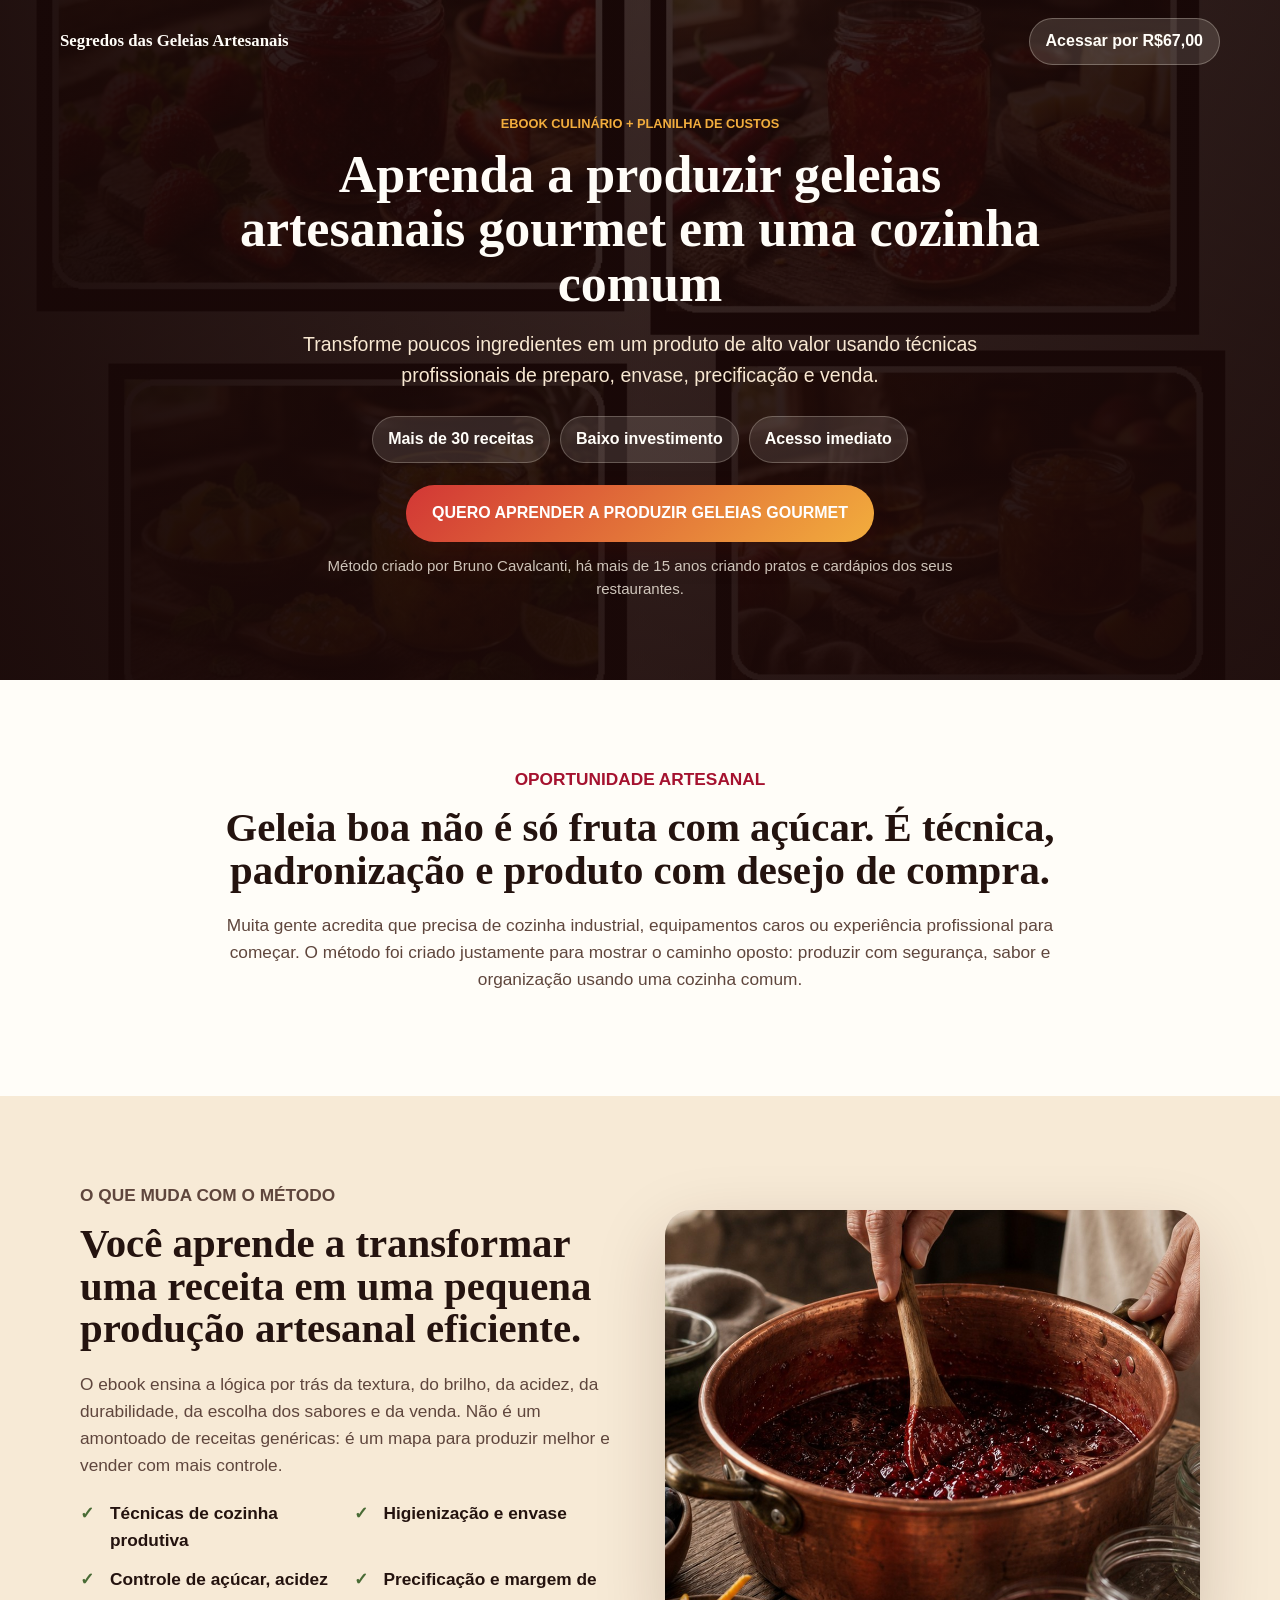
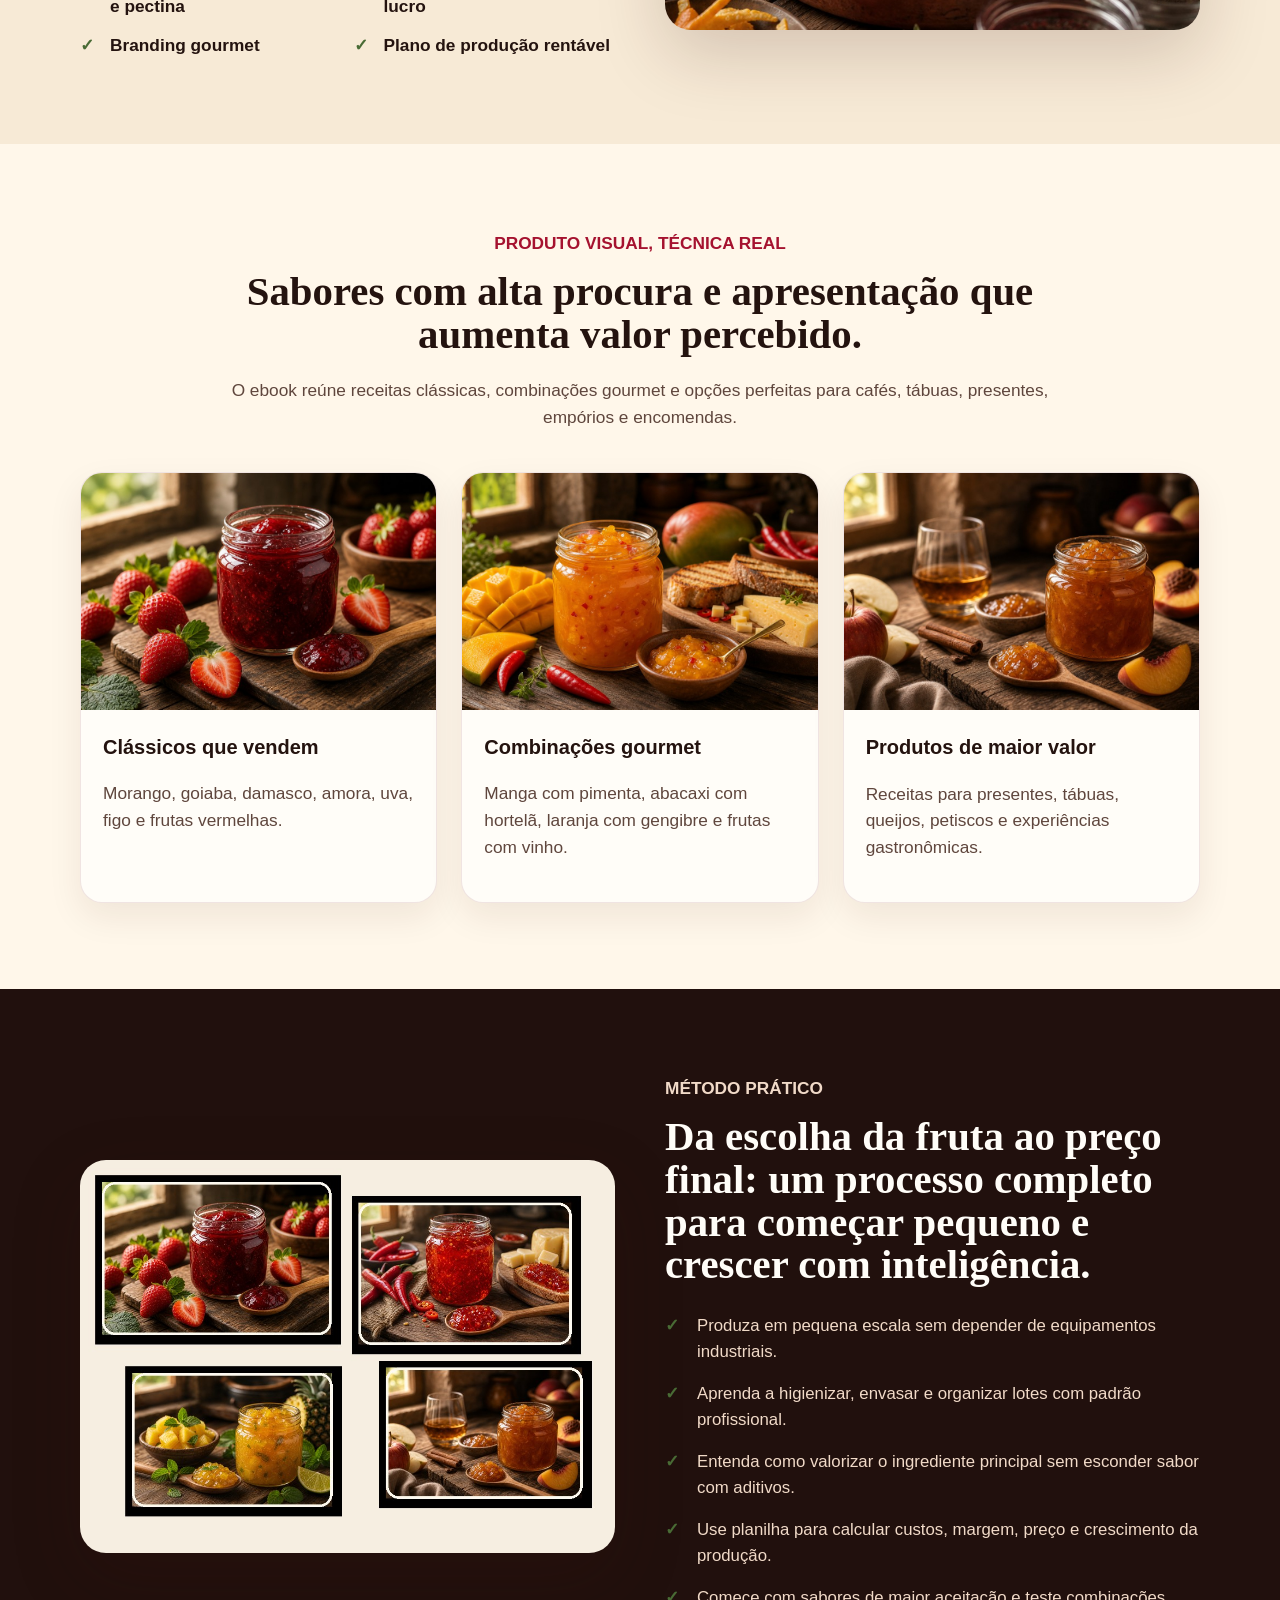
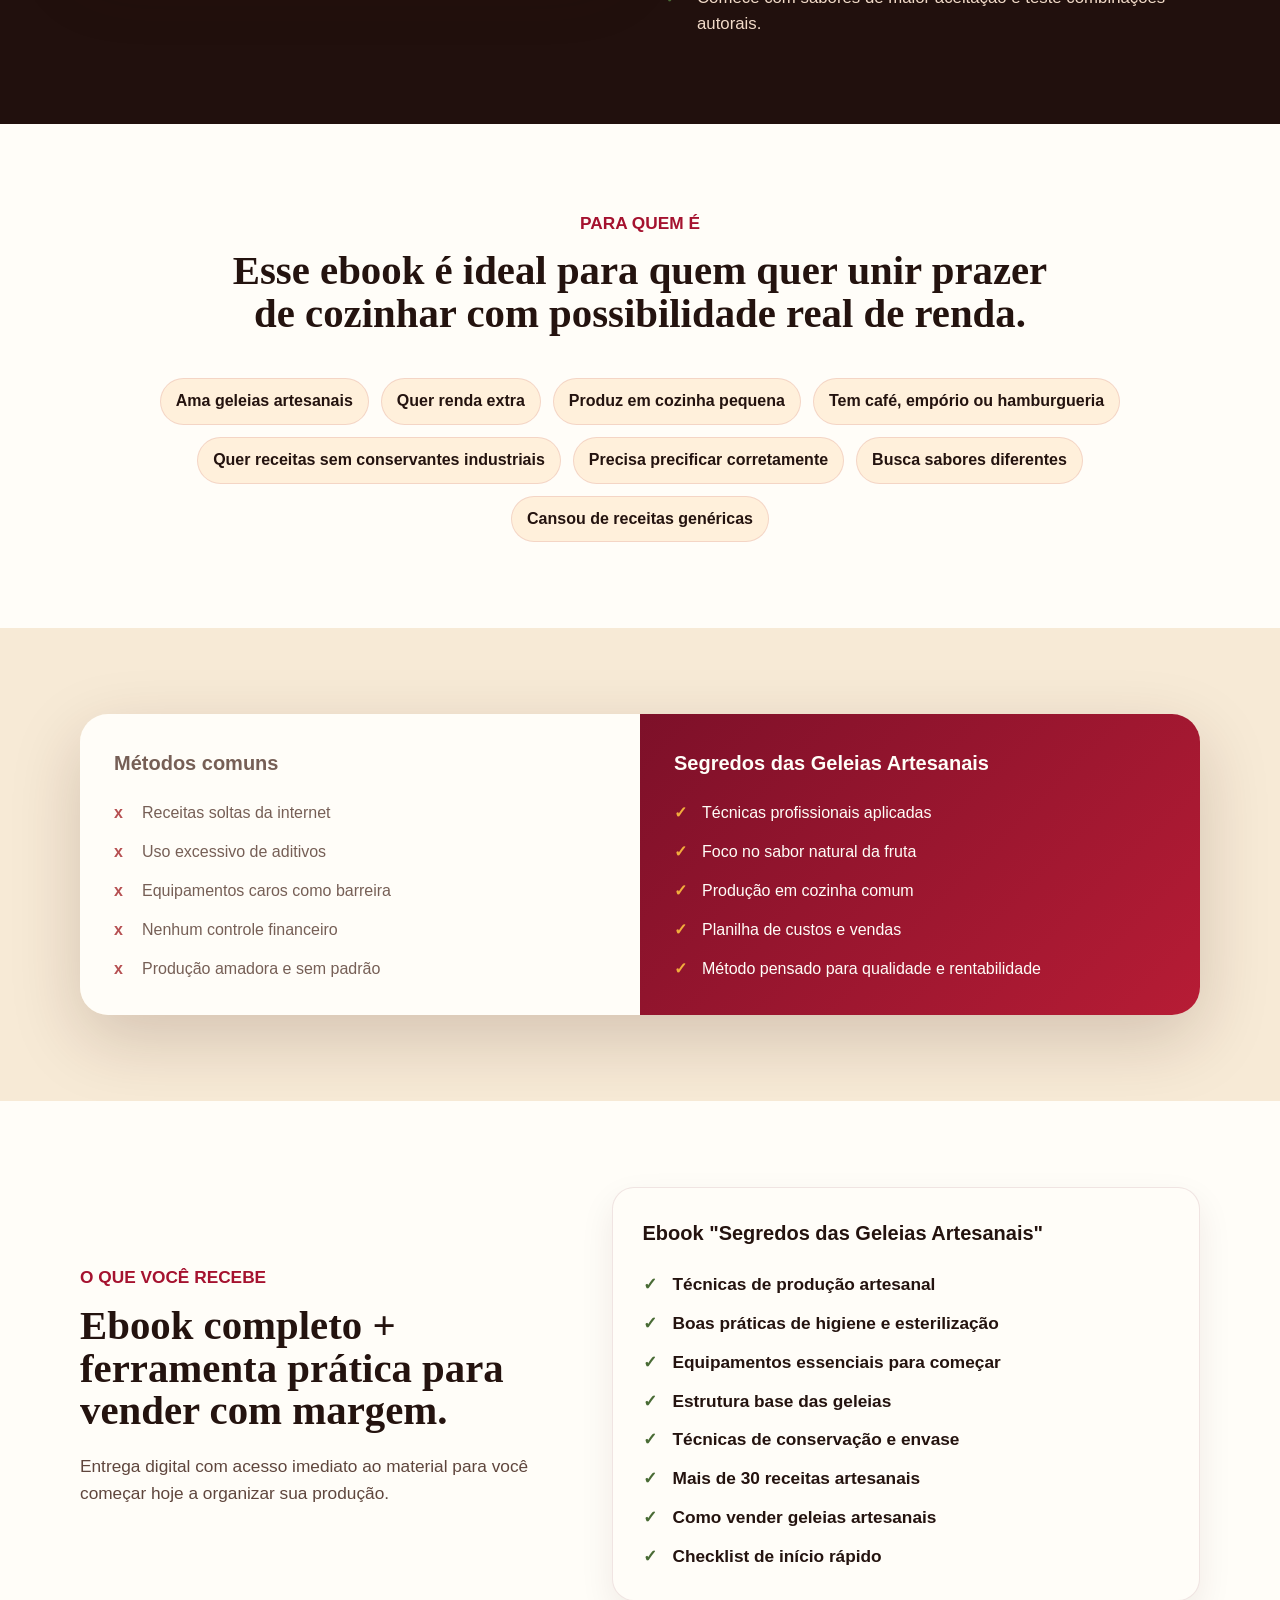
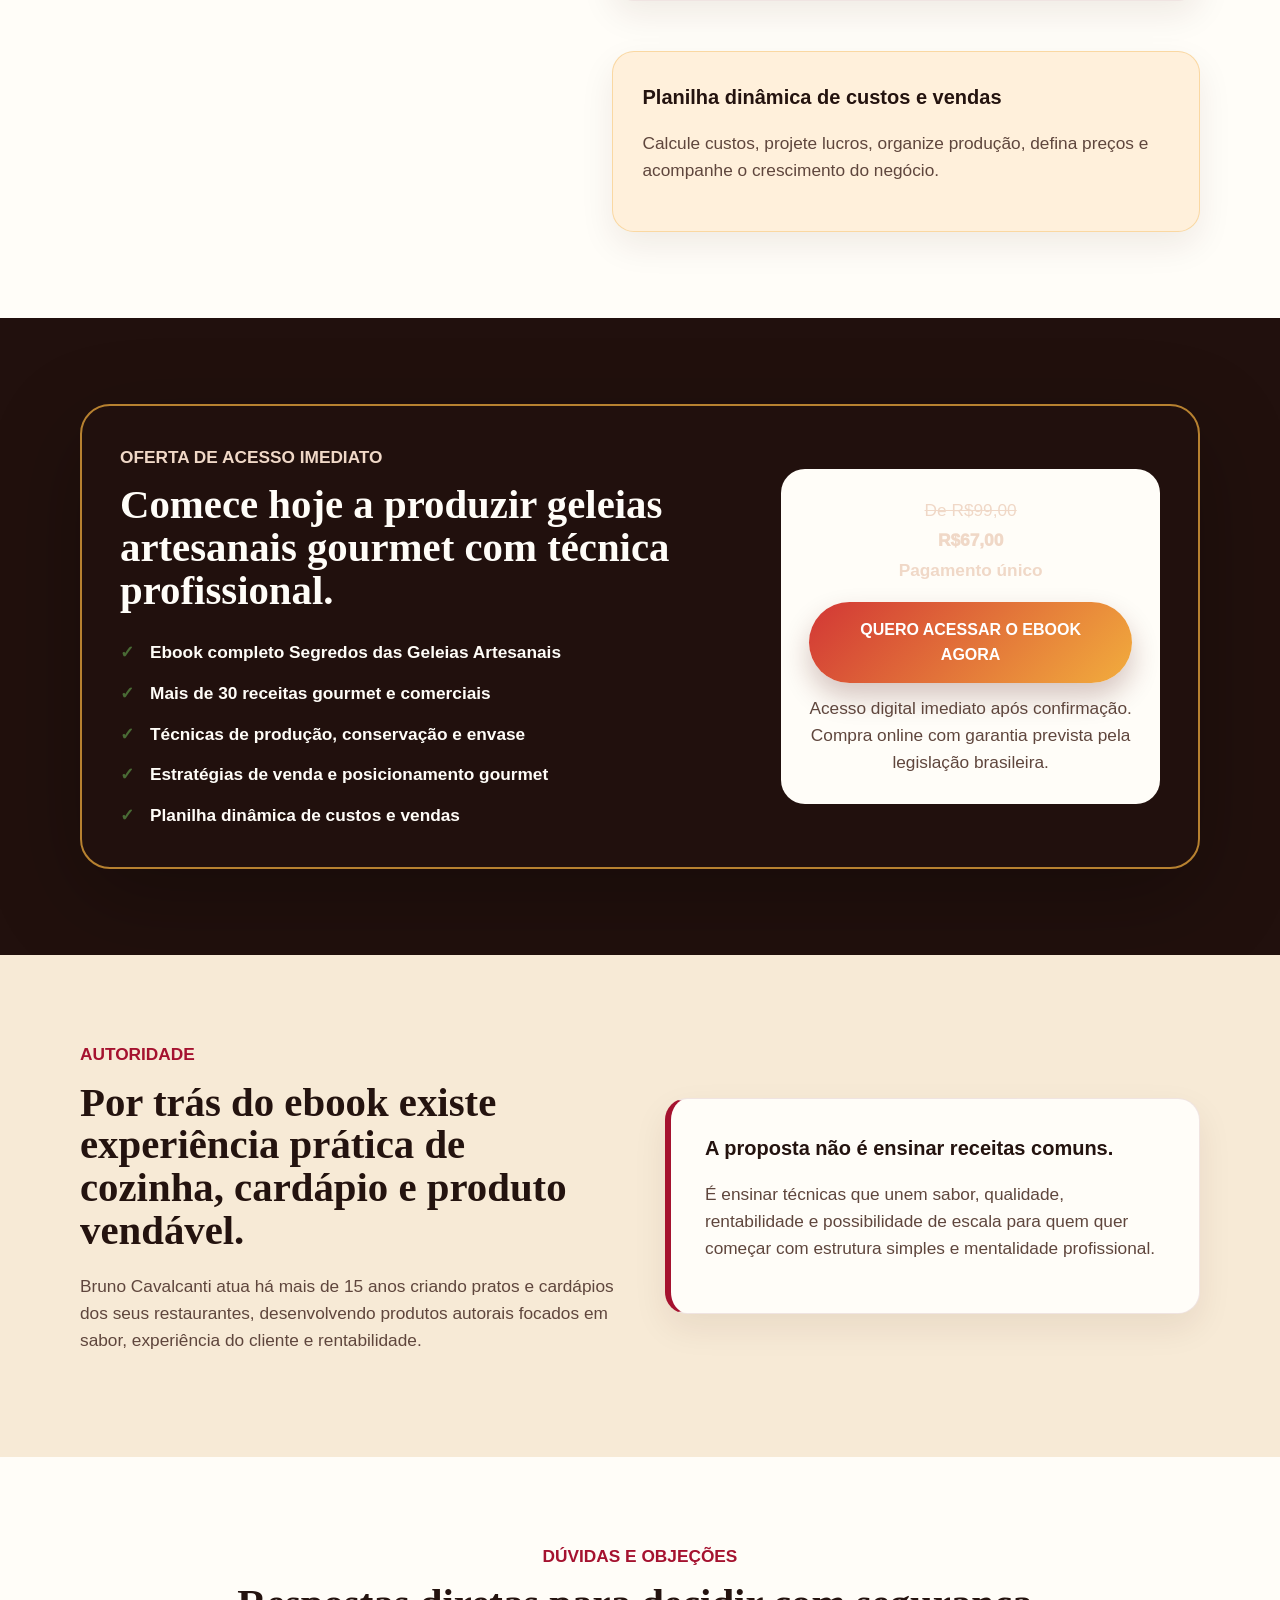
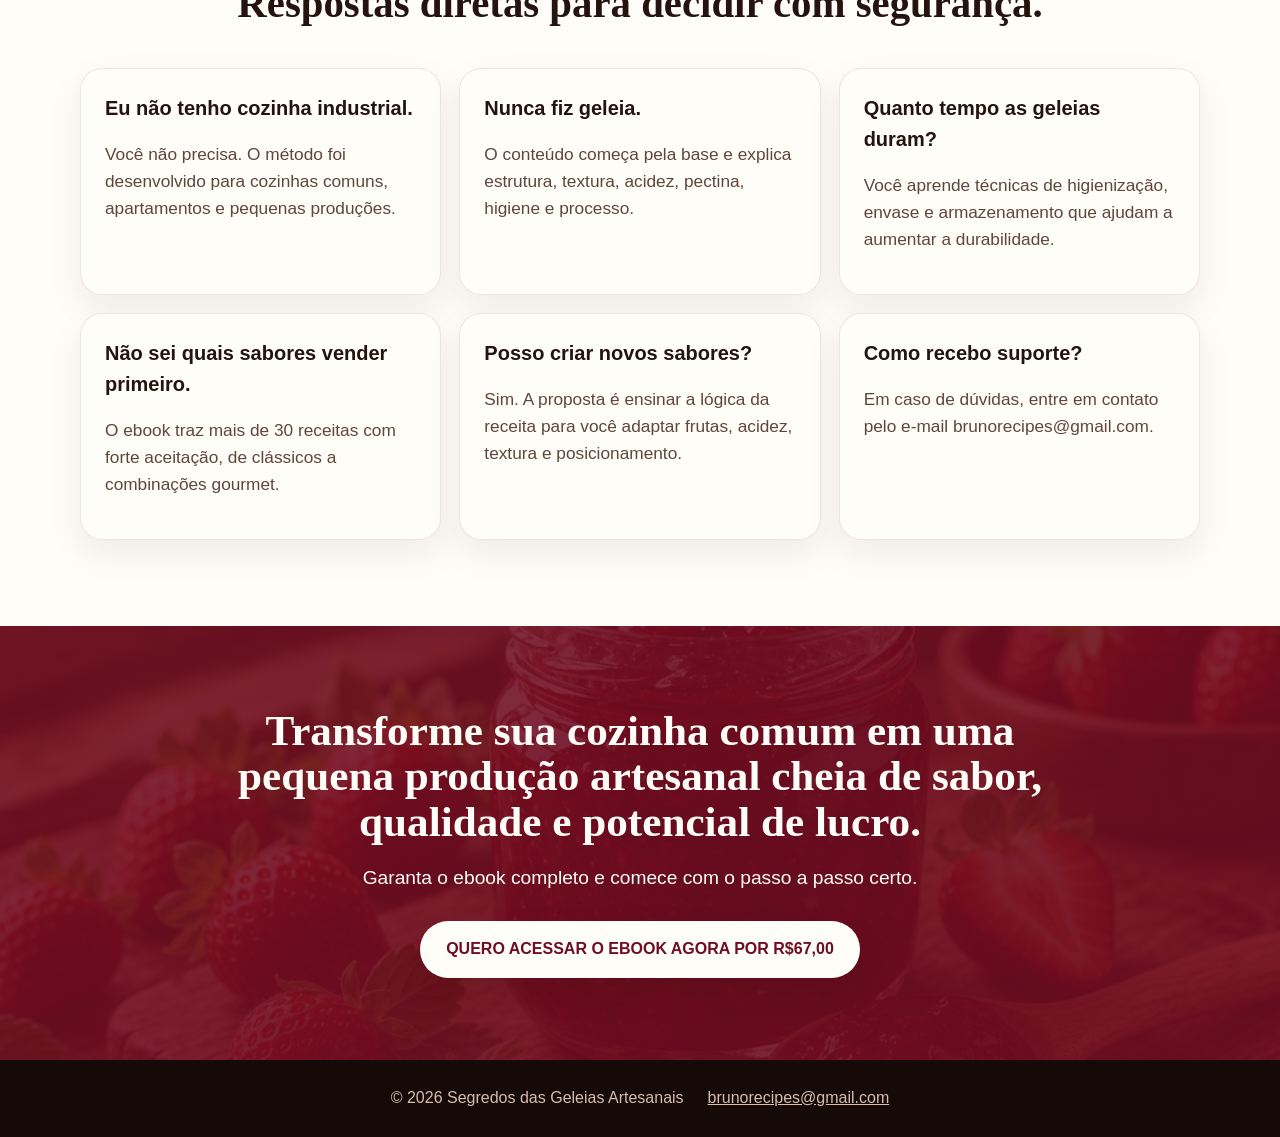
==== index.html @ d78fc655 "Add sales page for geleias ebook" ====
<!doctype html>
<html lang="pt-BR">
<head>
  <meta charset="utf-8">
  <meta name="viewport" content="width=device-width, initial-scale=1">
  <title>Segredos das Geleias Artesanais</title>
  <meta name="description" content="Aprenda a produzir geleias artesanais gourmet em uma cozinha comum e transforme poucos ingredientes em produtos de alto valor.">
  <link rel="stylesheet" href="styles.css">
</head>
<body>
  <header class="hero" id="topo">
    <div class="hero__shade"></div>
    <nav class="topbar" aria-label="Navegação principal">
      <a class="brand" href="#topo">Segredos das Geleias Artesanais</a>
      <a class="topbar__cta" href="#oferta">Acessar por R$67,00</a>
    </nav>

    <div class="hero__content">
      <p class="eyebrow">Ebook culinário + planilha de custos</p>
      <h1>Aprenda a produzir geleias artesanais gourmet em uma cozinha comum</h1>
      <p class="hero__lead">Transforme poucos ingredientes em um produto de alto valor usando técnicas profissionais de preparo, envase, precificação e venda.</p>
      <div class="hero__proof">
        <span>Mais de 30 receitas</span>
        <span>Baixo investimento</span>
        <span>Acesso imediato</span>
      </div>
      <a class="button button--primary" href="#oferta">Quero aprender a produzir geleias gourmet</a>
      <p class="secure-note">Método criado por Bruno Cavalcanti, há mais de 15 anos criando pratos e cardápios dos seus restaurantes.</p>
    </div>
  </header>

  <main>
    <section class="section opportunity">
      <div class="container narrow center">
        <p class="eyebrow dark">Oportunidade artesanal</p>
        <h2>Geleia boa não é só fruta com açúcar. É técnica, padronização e produto com desejo de compra.</h2>
        <p>Muita gente acredita que precisa de cozinha industrial, equipamentos caros ou experiência profissional para começar. O método foi criado justamente para mostrar o caminho oposto: produzir com segurança, sabor e organização usando uma cozinha comum.</p>
      </div>
    </section>

    <section class="section image-band">
      <div class="container image-band__grid">
        <div>
          <p class="eyebrow">O que muda com o método</p>
          <h2>Você aprende a transformar uma receita em uma pequena produção artesanal eficiente.</h2>
          <p>O ebook ensina a lógica por trás da textura, do brilho, da acidez, da durabilidade, da escolha dos sabores e da venda. Não é um amontoado de receitas genéricas: é um mapa para produzir melhor e vender com mais controle.</p>
          <div class="ticks two-cols">
            <p>Técnicas de cozinha produtiva</p>
            <p>Higienização e envase</p>
            <p>Controle de açúcar, acidez e pectina</p>
            <p>Precificação e margem de lucro</p>
            <p>Branding gourmet</p>
            <p>Plano de produção rentável</p>
          </div>
        </div>
        <img class="image-band__photo" src="assets/generated/panela-producao.jpg" alt="Panela com geleia artesanal em preparo">
      </div>
    </section>

    <section class="section proof">
      <div class="container">
        <div class="section-heading center">
          <p class="eyebrow dark">Produto visual, técnica real</p>
          <h2>Sabores com alta procura e apresentação que aumenta valor percebido.</h2>
          <p>O ebook reúne receitas clássicas, combinações gourmet e opções perfeitas para cafés, tábuas, presentes, empórios e encomendas.</p>
        </div>
        <div class="gallery">
          <article>
            <img src="assets/generated/morango.jpg" alt="Geleia artesanal de morango">
            <h3>Clássicos que vendem</h3>
            <p>Morango, goiaba, damasco, amora, uva, figo e frutas vermelhas.</p>
          </article>
          <article>
            <img src="assets/generated/manga-pimenta.jpg" alt="Geleia artesanal de manga com pimenta">
            <h3>Combinações gourmet</h3>
            <p>Manga com pimenta, abacaxi com hortelã, laranja com gengibre e frutas com vinho.</p>
          </article>
          <article>
            <img src="assets/generated/whisky.jpg" alt="Geleia artesanal gourmet em pote">
            <h3>Produtos de maior valor</h3>
            <p>Receitas para presentes, tábuas, queijos, petiscos e experiências gastronômicas.</p>
          </article>
        </div>
      </div>
    </section>

    <section class="section dark-section method">
      <div class="container method__grid">
        <img src="assets/generated/geleias-collage.jpg" alt="Composição com diferentes sabores de geleias artesanais">
        <div>
          <p class="eyebrow">Método prático</p>
          <h2>Da escolha da fruta ao preço final: um processo completo para começar pequeno e crescer com inteligência.</h2>
          <ul class="check-list">
            <li>Produza em pequena escala sem depender de equipamentos industriais.</li>
            <li>Aprenda a higienizar, envasar e organizar lotes com padrão profissional.</li>
            <li>Entenda como valorizar o ingrediente principal sem esconder sabor com aditivos.</li>
            <li>Use planilha para calcular custos, margem, preço e crescimento da produção.</li>
            <li>Comece com sabores de maior aceitação e teste combinações autorais.</li>
          </ul>
        </div>
      </div>
    </section>

    <section class="section audience">
      <div class="container">
        <div class="section-heading center">
          <p class="eyebrow dark">Para quem é</p>
          <h2>Esse ebook é ideal para quem quer unir prazer de cozinhar com possibilidade real de renda.</h2>
        </div>
        <div class="chips">
          <span>Ama geleias artesanais</span>
          <span>Quer renda extra</span>
          <span>Produz em cozinha pequena</span>
          <span>Tem café, empório ou hamburgueria</span>
          <span>Quer receitas sem conservantes industriais</span>
          <span>Precisa precificar corretamente</span>
          <span>Busca sabores diferentes</span>
          <span>Cansou de receitas genéricas</span>
        </div>
      </div>
    </section>

    <section class="section compare">
      <div class="container">
        <div class="compare-box">
          <div class="compare-col compare-col--muted">
            <h3>Métodos comuns</h3>
            <ul>
              <li>Receitas soltas da internet</li>
              <li>Uso excessivo de aditivos</li>
              <li>Equipamentos caros como barreira</li>
              <li>Nenhum controle financeiro</li>
              <li>Produção amadora e sem padrão</li>
            </ul>
          </div>
          <div class="compare-col compare-col--strong">
            <h3>Segredos das Geleias Artesanais</h3>
            <ul>
              <li>Técnicas profissionais aplicadas</li>
              <li>Foco no sabor natural da fruta</li>
              <li>Produção em cozinha comum</li>
              <li>Planilha de custos e vendas</li>
              <li>Método pensado para qualidade e rentabilidade</li>
            </ul>
          </div>
        </div>
      </div>
    </section>

    <section class="section contents">
      <div class="container contents__grid">
        <div>
          <p class="eyebrow dark">O que você recebe</p>
          <h2>Ebook completo + ferramenta prática para vender com margem.</h2>
          <p>Entrega digital com acesso imediato ao material para você começar hoje a organizar sua produção.</p>
        </div>
        <div class="content-card">
          <h3>Ebook "Segredos das Geleias Artesanais"</h3>
          <div class="ticks">
            <p>Técnicas de produção artesanal</p>
            <p>Boas práticas de higiene e esterilização</p>
            <p>Equipamentos essenciais para começar</p>
            <p>Estrutura base das geleias</p>
            <p>Técnicas de conservação e envase</p>
            <p>Mais de 30 receitas artesanais</p>
            <p>Como vender geleias artesanais</p>
            <p>Checklist de início rápido</p>
          </div>
        </div>
        <div class="content-card accent-card">
          <h3>Planilha dinâmica de custos e vendas</h3>
          <p>Calcule custos, projete lucros, organize produção, defina preços e acompanhe o crescimento do negócio.</p>
        </div>
      </div>
    </section>

    <section class="section offer" id="oferta">
      <div class="container">
        <div class="offer-card">
          <div class="offer-card__copy">
            <p class="eyebrow">Oferta de acesso imediato</p>
            <h2>Comece hoje a produzir geleias artesanais gourmet com técnica profissional.</h2>
            <div class="offer-items">
              <p>Ebook completo Segredos das Geleias Artesanais</p>
              <p>Mais de 30 receitas gourmet e comerciais</p>
              <p>Técnicas de produção, conservação e envase</p>
              <p>Estratégias de venda e posicionamento gourmet</p>
              <p>Planilha dinâmica de custos e vendas</p>
            </div>
          </div>
          <div class="price-box">
            <p class="old-price">De R$99,00</p>
            <p class="price">R$67,00</p>
            <p class="payment">Pagamento único</p>
            <a class="button button--buy" href="mailto:brunorecipes@gmail.com?subject=Quero%20acessar%20o%20ebook%20Segredos%20das%20Geleias%20Artesanais">Quero acessar o ebook agora</a>
            <p class="secure-note">Acesso digital imediato após confirmação. Compra online com garantia prevista pela legislação brasileira.</p>
          </div>
        </div>
      </div>
    </section>

    <section class="section author">
      <div class="container author__grid">
        <div>
          <p class="eyebrow dark">Autoridade</p>
          <h2>Por trás do ebook existe experiência prática de cozinha, cardápio e produto vendável.</h2>
          <p>Bruno Cavalcanti atua há mais de 15 anos criando pratos e cardápios dos seus restaurantes, desenvolvendo produtos autorais focados em sabor, experiência do cliente e rentabilidade.</p>
        </div>
        <div class="author__panel">
          <h3>A proposta não é ensinar receitas comuns.</h3>
          <p>É ensinar técnicas que unem sabor, qualidade, rentabilidade e possibilidade de escala para quem quer começar com estrutura simples e mentalidade profissional.</p>
        </div>
      </div>
    </section>

    <section class="section objections">
      <div class="container">
        <div class="section-heading center">
          <p class="eyebrow dark">Dúvidas e objeções</p>
          <h2>Respostas diretas para decidir com segurança.</h2>
        </div>
        <div class="faq-grid">
          <article>
            <h3>Eu não tenho cozinha industrial.</h3>
            <p>Você não precisa. O método foi desenvolvido para cozinhas comuns, apartamentos e pequenas produções.</p>
          </article>
          <article>
            <h3>Nunca fiz geleia.</h3>
            <p>O conteúdo começa pela base e explica estrutura, textura, acidez, pectina, higiene e processo.</p>
          </article>
          <article>
            <h3>Quanto tempo as geleias duram?</h3>
            <p>Você aprende técnicas de higienização, envase e armazenamento que ajudam a aumentar a durabilidade.</p>
          </article>
          <article>
            <h3>Não sei quais sabores vender primeiro.</h3>
            <p>O ebook traz mais de 30 receitas com forte aceitação, de clássicos a combinações gourmet.</p>
          </article>
          <article>
            <h3>Posso criar novos sabores?</h3>
            <p>Sim. A proposta é ensinar a lógica da receita para você adaptar frutas, acidez, textura e posicionamento.</p>
          </article>
          <article>
            <h3>Como recebo suporte?</h3>
            <p>Em caso de dúvidas, entre em contato pelo e-mail brunorecipes@gmail.com.</p>
          </article>
        </div>
      </div>
    </section>

    <section class="final-cta">
      <div class="container center">
        <h2>Transforme sua cozinha comum em uma pequena produção artesanal cheia de sabor, qualidade e potencial de lucro.</h2>
        <p>Garanta o ebook completo e comece com o passo a passo certo.</p>
        <a class="button button--light" href="#oferta">Quero acessar o ebook agora por R$67,00</a>
      </div>
    </section>
  </main>

  <footer class="footer" id="suporte">
    <p>© 2026 Segredos das Geleias Artesanais</p>
    <a href="mailto:brunorecipes@gmail.com">brunorecipes@gmail.com</a>
  </footer>
</body>
</html>
---- styles.css ----
:root {
  --ink: #24130f;
  --ink-soft: #5f463d;
  --cream: #fff7ea;
  --cream-2: #f7ead6;
  --berry: #a5122f;
  --berry-dark: #6f0d22;
  --jam: #d23735;
  --gold: #f2ad3d;
  --leaf: #496b35;
  --white: #fffdf8;
  --shadow: 0 24px 70px rgba(55, 19, 10, 0.18);
}

* {
  box-sizing: border-box;
}

html {
  scroll-behavior: smooth;
}

body {
  margin: 0;
  font-family: Avenir, Helvetica, Arial, sans-serif;
  color: var(--ink);
  background: var(--cream);
  line-height: 1.55;
}

img {
  max-width: 100%;
  display: block;
}

a {
  color: inherit;
}

.container {
  width: min(1120px, calc(100% - 40px));
  margin: 0 auto;
}

.narrow {
  width: min(860px, calc(100% - 40px));
}

.center {
  text-align: center;
}

.hero {
  height: 680px;
  position: relative;
  overflow: hidden;
  color: var(--white);
  background:
    linear-gradient(180deg, rgba(32, 10, 9, 0.70), rgba(32, 10, 9, 0.86)),
    url("assets/generated/geleias-collage.jpg") center / cover;
  display: grid;
  align-items: center;
  padding: 82px 20px 30px;
}

.hero__shade {
  position: absolute;
  inset: 0;
  background: linear-gradient(90deg, rgba(24, 8, 7, 0.88), rgba(24, 8, 7, 0.52), rgba(24, 8, 7, 0.76));
}

.topbar {
  position: absolute;
  z-index: 3;
  top: 0;
  left: 0;
  right: 0;
  display: flex;
  justify-content: space-between;
  align-items: center;
  gap: 16px;
  padding: 18px clamp(20px, 5vw, 60px);
}

.brand {
  font-family: Georgia, "Times New Roman", serif;
  font-size: 1.05rem;
  font-weight: 700;
  text-decoration: none;
}

.topbar__cta {
  text-decoration: none;
  background: rgba(255, 247, 234, 0.14);
  border: 1px solid rgba(255, 247, 234, 0.28);
  border-radius: 999px;
  padding: 10px 16px;
  font-weight: 700;
}

.hero__content {
  position: relative;
  z-index: 2;
  width: min(840px, 100%);
  margin: 0 auto 18px;
  text-align: center;
}

.hero h1,
.section h2,
.final-cta h2 {
  font-family: Georgia, "Times New Roman", serif;
  line-height: 1.05;
  margin: 0;
}

.hero h1 {
  font-size: 3.25rem;
  max-width: 820px;
  margin: 0 auto 18px;
}

.hero__lead {
  font-size: 1.22rem;
  color: #f8e8d2;
  max-width: 780px;
  margin: 0 auto 26px;
}

.hero__proof {
  display: flex;
  flex-wrap: wrap;
  justify-content: center;
  gap: 10px;
  margin-bottom: 22px;
}

.hero__proof span,
.chips span {
  border-radius: 999px;
  background: rgba(255, 247, 234, 0.12);
  border: 1px solid rgba(255, 247, 234, 0.24);
  padding: 10px 15px;
  font-weight: 700;
}

.eyebrow {
  margin: 0 0 14px;
  color: var(--gold);
  font-size: 0.8rem;
  font-weight: 900;
  text-transform: uppercase;
}

.eyebrow.dark {
  color: var(--berry);
}

.button {
  display: inline-flex;
  align-items: center;
  justify-content: center;
  min-height: 56px;
  border-radius: 999px;
  padding: 16px 26px;
  text-decoration: none;
  font-weight: 900;
  text-transform: uppercase;
  text-align: center;
  box-shadow: 0 14px 28px rgba(80, 17, 14, 0.24);
  transition: transform 160ms ease, box-shadow 160ms ease, background 160ms ease;
}

.button:hover {
  transform: translateY(-2px);
  box-shadow: 0 18px 34px rgba(80, 17, 14, 0.30);
}

.button--primary,
.button--buy {
  background: linear-gradient(135deg, var(--jam), var(--gold));
  color: #fff;
}

.button--buy {
  width: 100%;
}

.button--light {
  background: var(--white);
  color: var(--berry-dark);
}

.secure-note {
  color: rgba(255, 247, 234, 0.78);
  font-size: 0.94rem;
  margin: 12px auto 0;
  max-width: 650px;
}

.section {
  padding: 86px 0;
}

.section h2 {
  font-size: 2.55rem;
  margin-bottom: 20px;
}

.section p {
  color: var(--ink-soft);
  font-size: 1.08rem;
}

.opportunity {
  background: var(--white);
}

.image-band {
  background: var(--cream-2);
}

.image-band__grid,
.method__grid,
.contents__grid,
.author__grid {
  display: grid;
  grid-template-columns: 1fr 1fr;
  gap: 50px;
  align-items: center;
}

.image-band img,
.method img {
  border-radius: 26px;
  box-shadow: var(--shadow);
}

.image-band__photo {
  width: 100%;
  height: 420px;
  object-fit: cover;
  object-position: center;
  background: #2b1611;
}

.ticks {
  display: grid;
  gap: 12px;
  margin-top: 22px;
}

.two-cols {
  grid-template-columns: 1fr 1fr;
}

.ticks p,
.offer-items p {
  position: relative;
  margin: 0;
  padding-left: 30px;
  color: var(--ink);
  font-weight: 750;
}

.ticks p::before,
.offer-items p::before,
.check-list li::before {
  content: "✓";
  position: absolute;
  left: 0;
  color: var(--leaf);
  font-weight: 900;
}

.section-heading {
  max-width: 830px;
  margin: 0 auto 42px;
}

.gallery {
  display: grid;
  grid-template-columns: repeat(3, 1fr);
  gap: 24px;
}

.gallery article,
.content-card,
.author__panel,
.faq-grid article {
  background: var(--white);
  border: 1px solid rgba(111, 13, 34, 0.10);
  border-radius: 22px;
  overflow: hidden;
  box-shadow: 0 14px 34px rgba(67, 25, 18, 0.08);
}

.gallery img {
  aspect-ratio: 3 / 2;
  object-fit: cover;
}

.gallery h3,
.content-card h3,
.author__panel h3,
.faq-grid h3,
.compare-col h3 {
  margin: 0;
  font-size: 1.25rem;
}

.gallery h3,
.gallery p {
  padding: 0 22px;
}

.gallery h3 {
  padding-top: 22px;
}

.gallery p {
  padding-bottom: 24px;
}

.dark-section {
  background: #21100d;
  color: var(--white);
}

.dark-section p,
.dark-section li {
  color: #f1dac8;
}

.check-list {
  list-style: none;
  padding: 0;
  margin: 26px 0 0;
  display: grid;
  gap: 16px;
}

.check-list li {
  position: relative;
  padding-left: 32px;
  font-size: 1.05rem;
}

.audience {
  background: var(--white);
}

.chips {
  display: flex;
  flex-wrap: wrap;
  justify-content: center;
  gap: 12px;
}

.chips span {
  background: #fff0db;
  color: var(--ink);
  border-color: rgba(165, 18, 47, 0.12);
}

.compare {
  background: var(--cream-2);
}

.compare-box {
  display: grid;
  grid-template-columns: 1fr 1fr;
  overflow: hidden;
  border-radius: 28px;
  box-shadow: var(--shadow);
}

.compare-col {
  padding: 34px;
}

.compare-col ul {
  margin: 22px 0 0;
  padding: 0;
  list-style: none;
  display: grid;
  gap: 14px;
}

.compare-col li {
  padding-left: 28px;
  position: relative;
}

.compare-col--muted {
  background: var(--white);
  color: #765f56;
}

.compare-col--muted li::before {
  content: "x";
  color: #b65052;
  position: absolute;
  left: 0;
  font-weight: 900;
}

.compare-col--strong {
  background: linear-gradient(135deg, #7d1029, #b71c35);
  color: var(--white);
}

.compare-col--strong li::before {
  content: "✓";
  color: var(--gold);
  position: absolute;
  left: 0;
  font-weight: 900;
}

.contents {
  background: var(--white);
}

.contents__grid {
  grid-template-columns: 0.9fr 1.1fr;
}

.content-card {
  padding: 30px;
}

.accent-card {
  grid-column: 2;
  background: #fff0db;
  border-color: rgba(242, 173, 61, 0.36);
}

.offer {
  background: #21100d;
  color: var(--white);
}

.offer-card {
  display: grid;
  grid-template-columns: 1.25fr 0.75fr;
  gap: 30px;
  border: 2px solid rgba(242, 173, 61, 0.72);
  border-radius: 30px;
  padding: 38px;
  box-shadow: 0 28px 90px rgba(0, 0, 0, 0.28);
}

.offer-card p {
  color: #f0d8c7;
}

.offer-card h2 {
  color: var(--white);
}

.offer-items {
  display: grid;
  gap: 14px;
  margin-top: 26px;
}

.offer-items p {
  color: var(--white);
}

.price-box {
  background: var(--white);
  color: var(--ink);
  border-radius: 24px;
  padding: 28px;
  text-align: center;
  align-self: center;
}

.price-box .secure-note {
  color: var(--ink-soft);
}

.old-price {
  color: #8f7a70;
  text-decoration: line-through;
  margin: 0;
}

.price {
  color: var(--berry-dark);
  font-size: 3.8rem;
  font-weight: 950;
  line-height: 1;
  margin: 8px 0;
}

.payment {
  margin: 0 0 18px;
  color: var(--ink-soft);
  font-weight: 800;
}

.author {
  background: var(--cream-2);
}

.author__panel {
  padding: 34px;
  border-left: 6px solid var(--berry);
}

.objections {
  background: var(--white);
}

.faq-grid {
  display: grid;
  grid-template-columns: repeat(3, 1fr);
  gap: 18px;
}

.faq-grid article {
  padding: 24px;
}

.final-cta {
  padding: 82px 0;
  background:
    linear-gradient(rgba(111, 13, 34, 0.88), rgba(111, 13, 34, 0.90)),
    url("assets/generated/morango.jpg") center / cover;
  color: var(--white);
}

.final-cta h2 {
  font-size: 2.7rem;
  max-width: 860px;
  margin: 0 auto 18px;
}

.final-cta p {
  font-size: 1.2rem;
  margin-bottom: 28px;
}

.footer {
  background: #160a08;
  color: #d8bcae;
  display: flex;
  justify-content: center;
  gap: 24px;
  flex-wrap: wrap;
  padding: 26px 20px;
}

.footer p {
  margin: 0;
}

@media (max-width: 900px) {
  .hero {
    height: auto;
    min-height: 660px;
    padding-top: 108px;
  }

  .hero h1 {
    font-size: 3rem;
  }

  .hero__lead {
    font-size: 1.12rem;
  }

  .image-band__grid,
  .method__grid,
  .contents__grid,
  .author__grid,
  .offer-card,
  .compare-box,
  .gallery,
  .faq-grid {
    grid-template-columns: 1fr;
  }

  .accent-card {
    grid-column: auto;
  }

  .method__grid img {
    order: 2;
  }

  .image-band__photo {
    height: 360px;
  }
}

@media (max-width: 620px) {
  .topbar {
    align-items: flex-start;
  }

  .topbar__cta {
    display: none;
  }

  .hero h1 {
    font-size: 2.35rem;
  }

  .hero {
    min-height: 650px;
  }

  .section {
    padding: 62px 0;
  }

  .section h2,
  .final-cta h2 {
    font-size: 2rem;
  }

  .two-cols {
    grid-template-columns: 1fr;
  }

  .offer-card {
    padding: 24px;
  }

  .price {
    font-size: 3rem;
  }

  .button {
    width: 100%;
    font-size: 0.92rem;
    padding: 14px 18px;
  }

  .image-band__photo {
    height: 300px;
  }
}
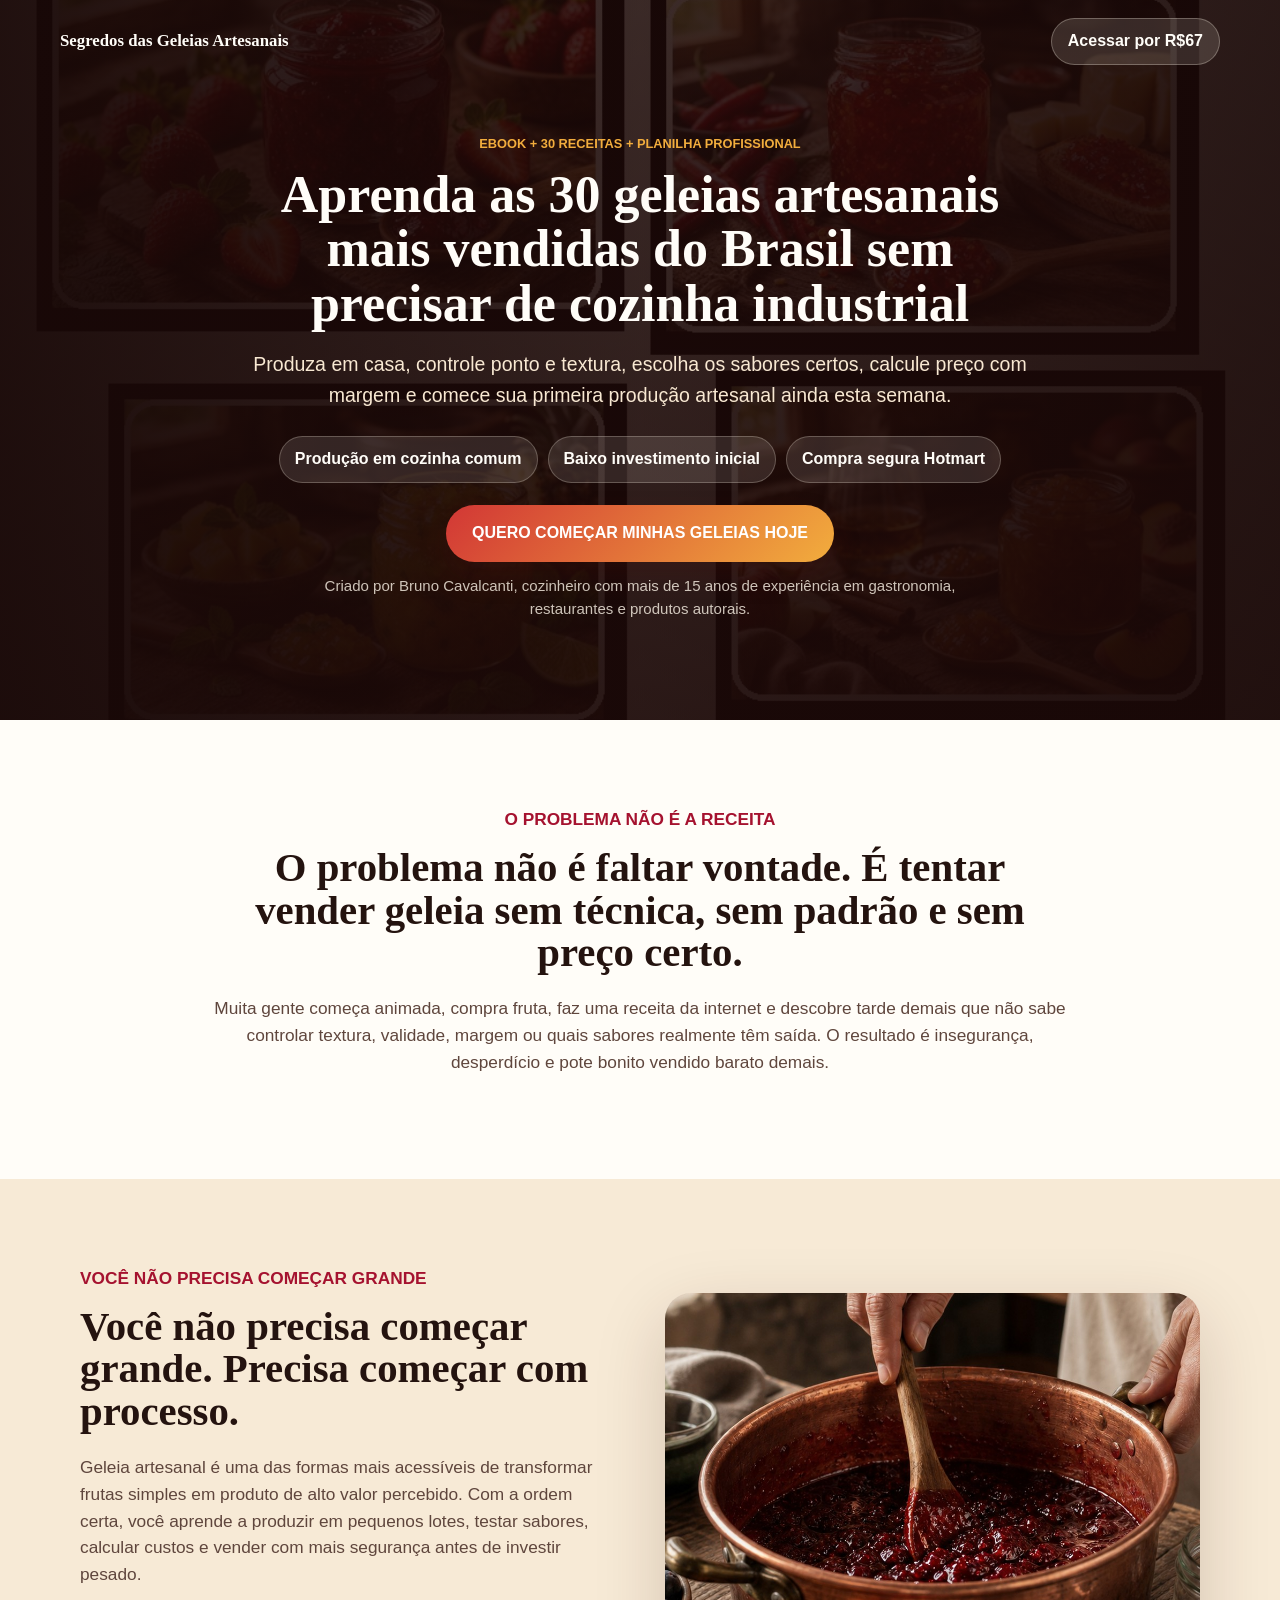
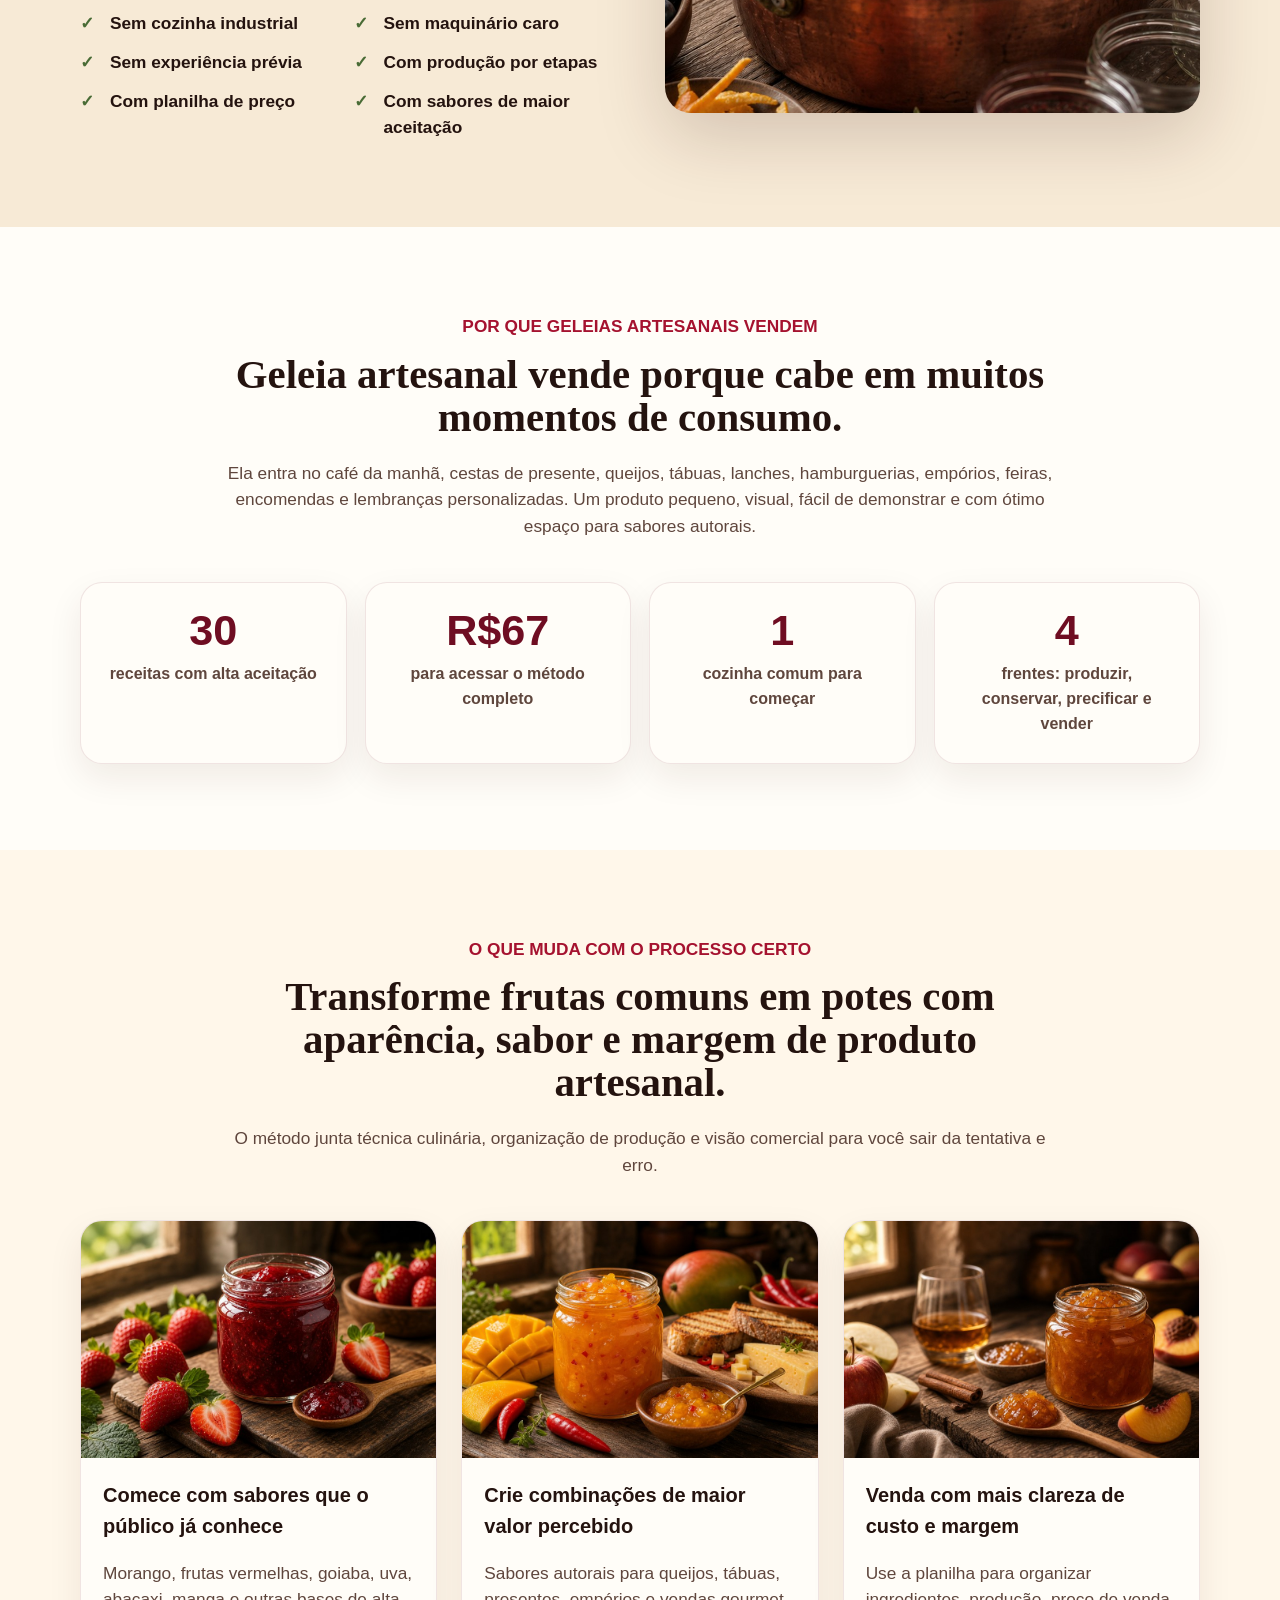
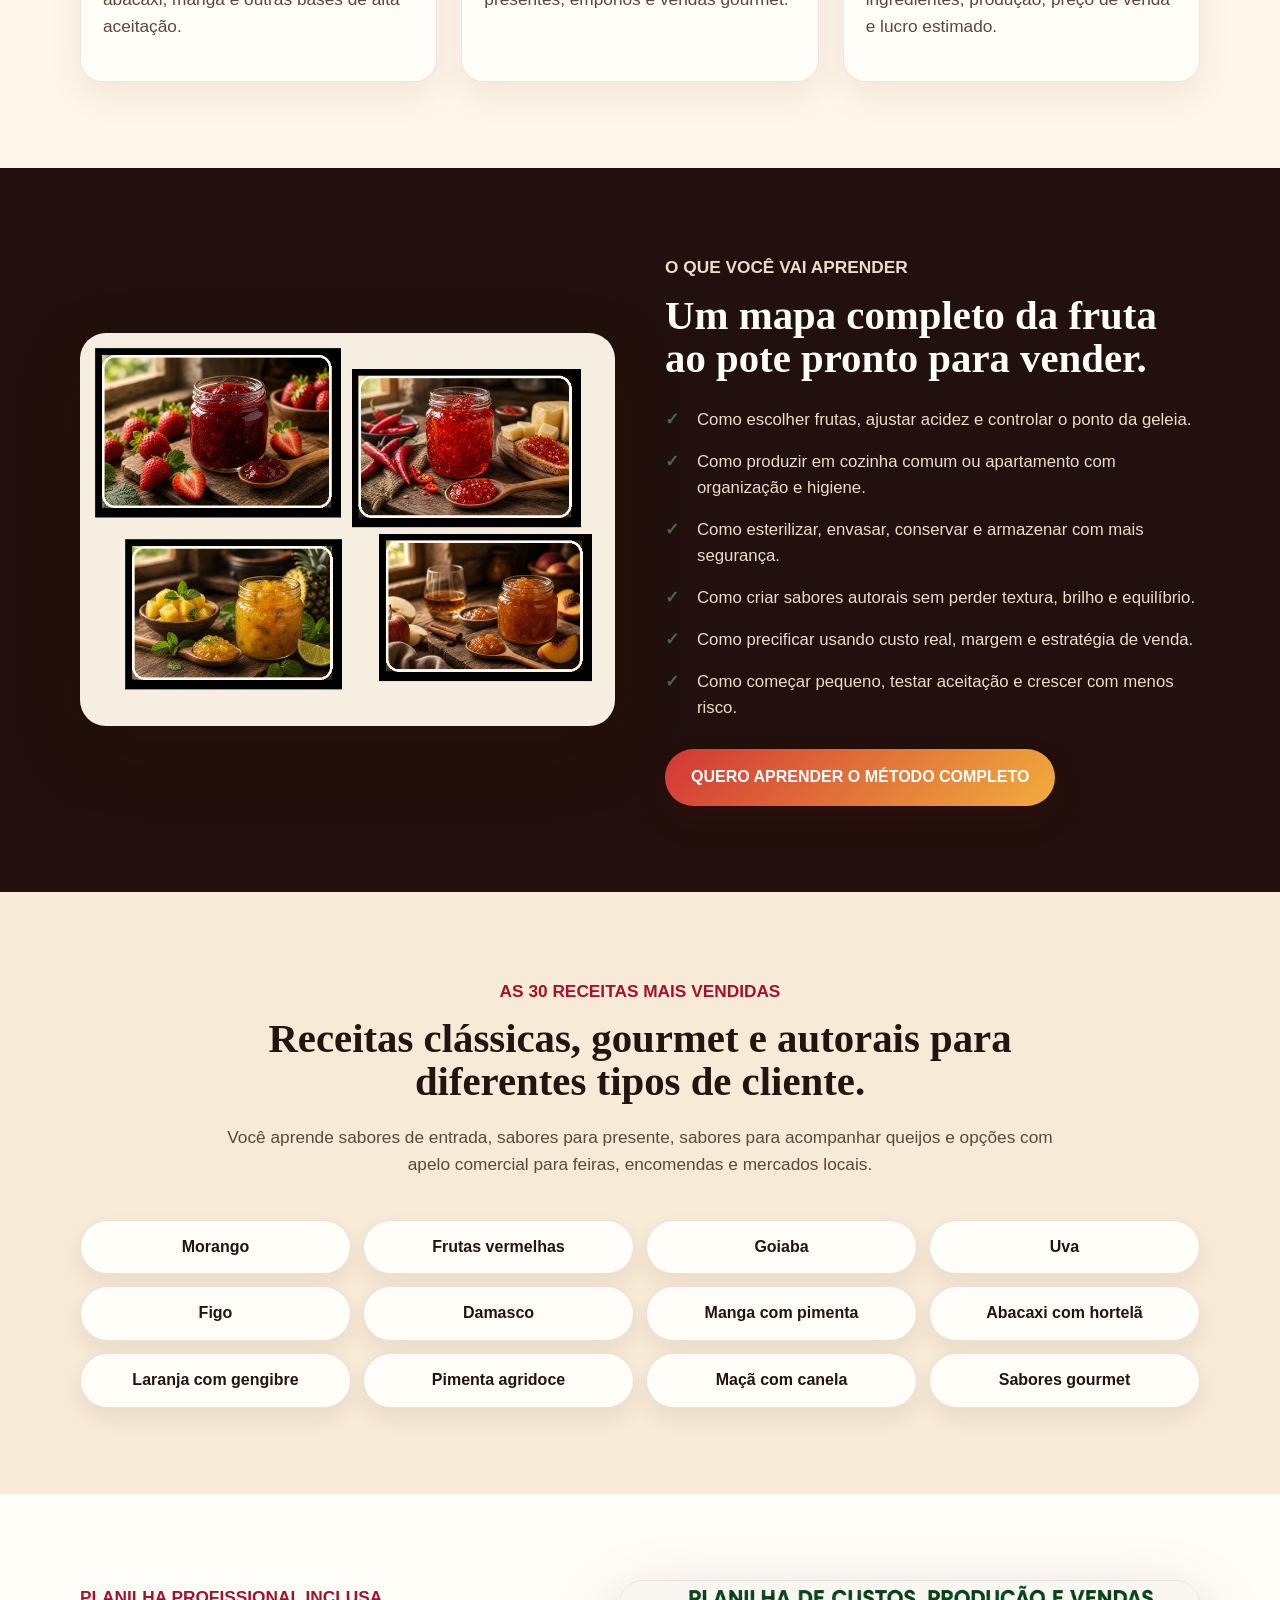
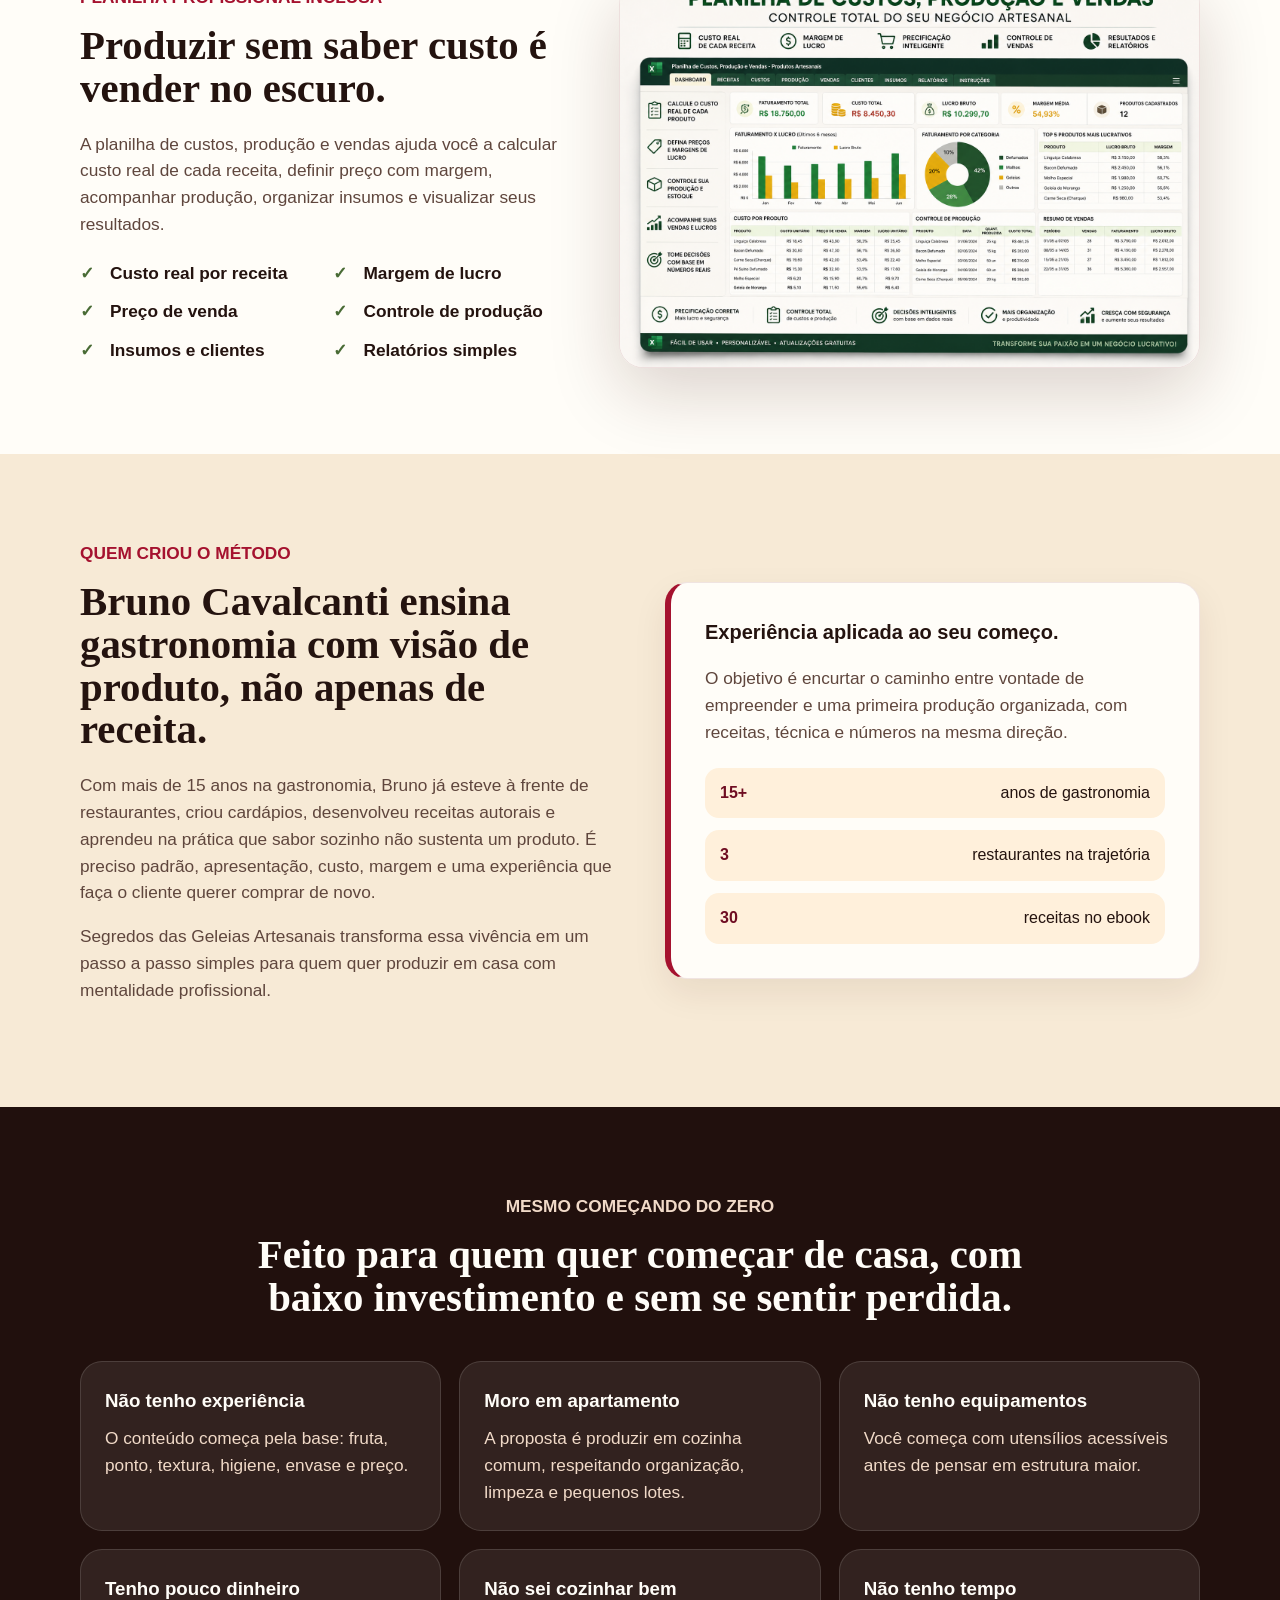
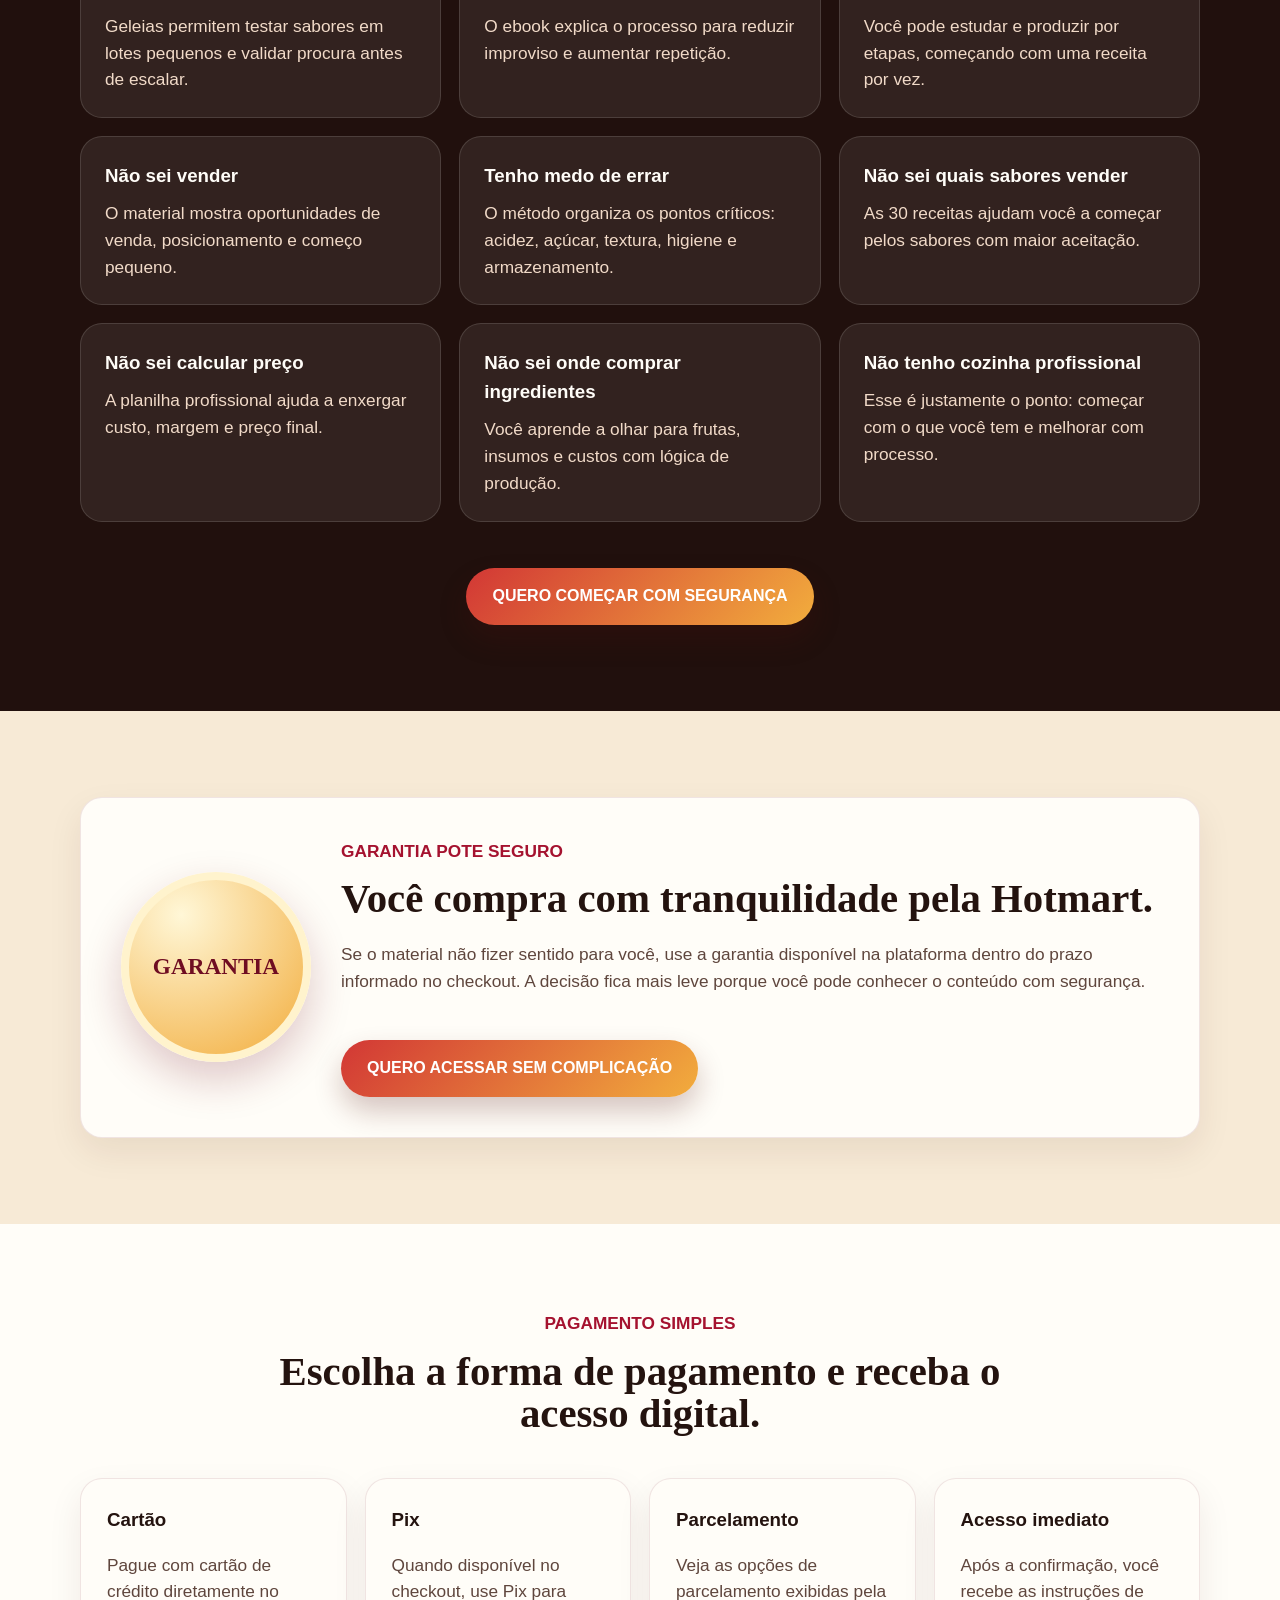
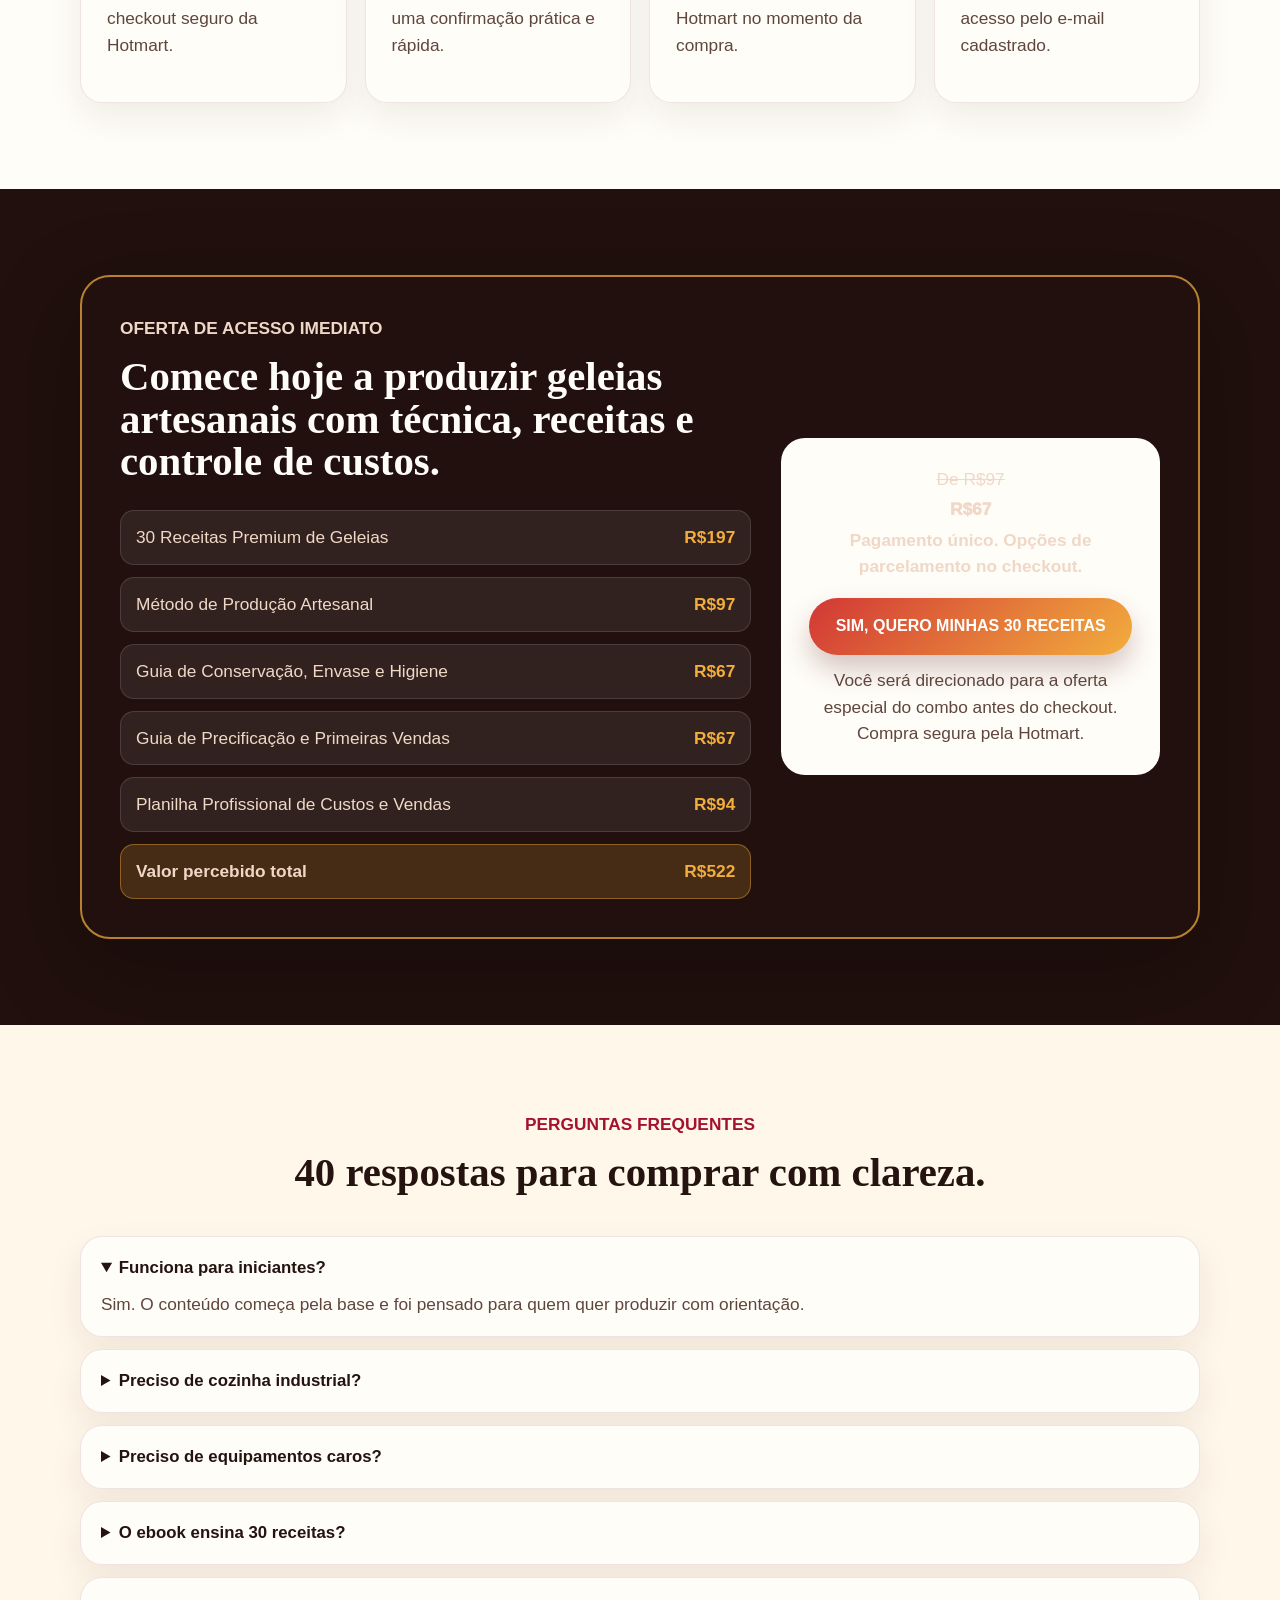
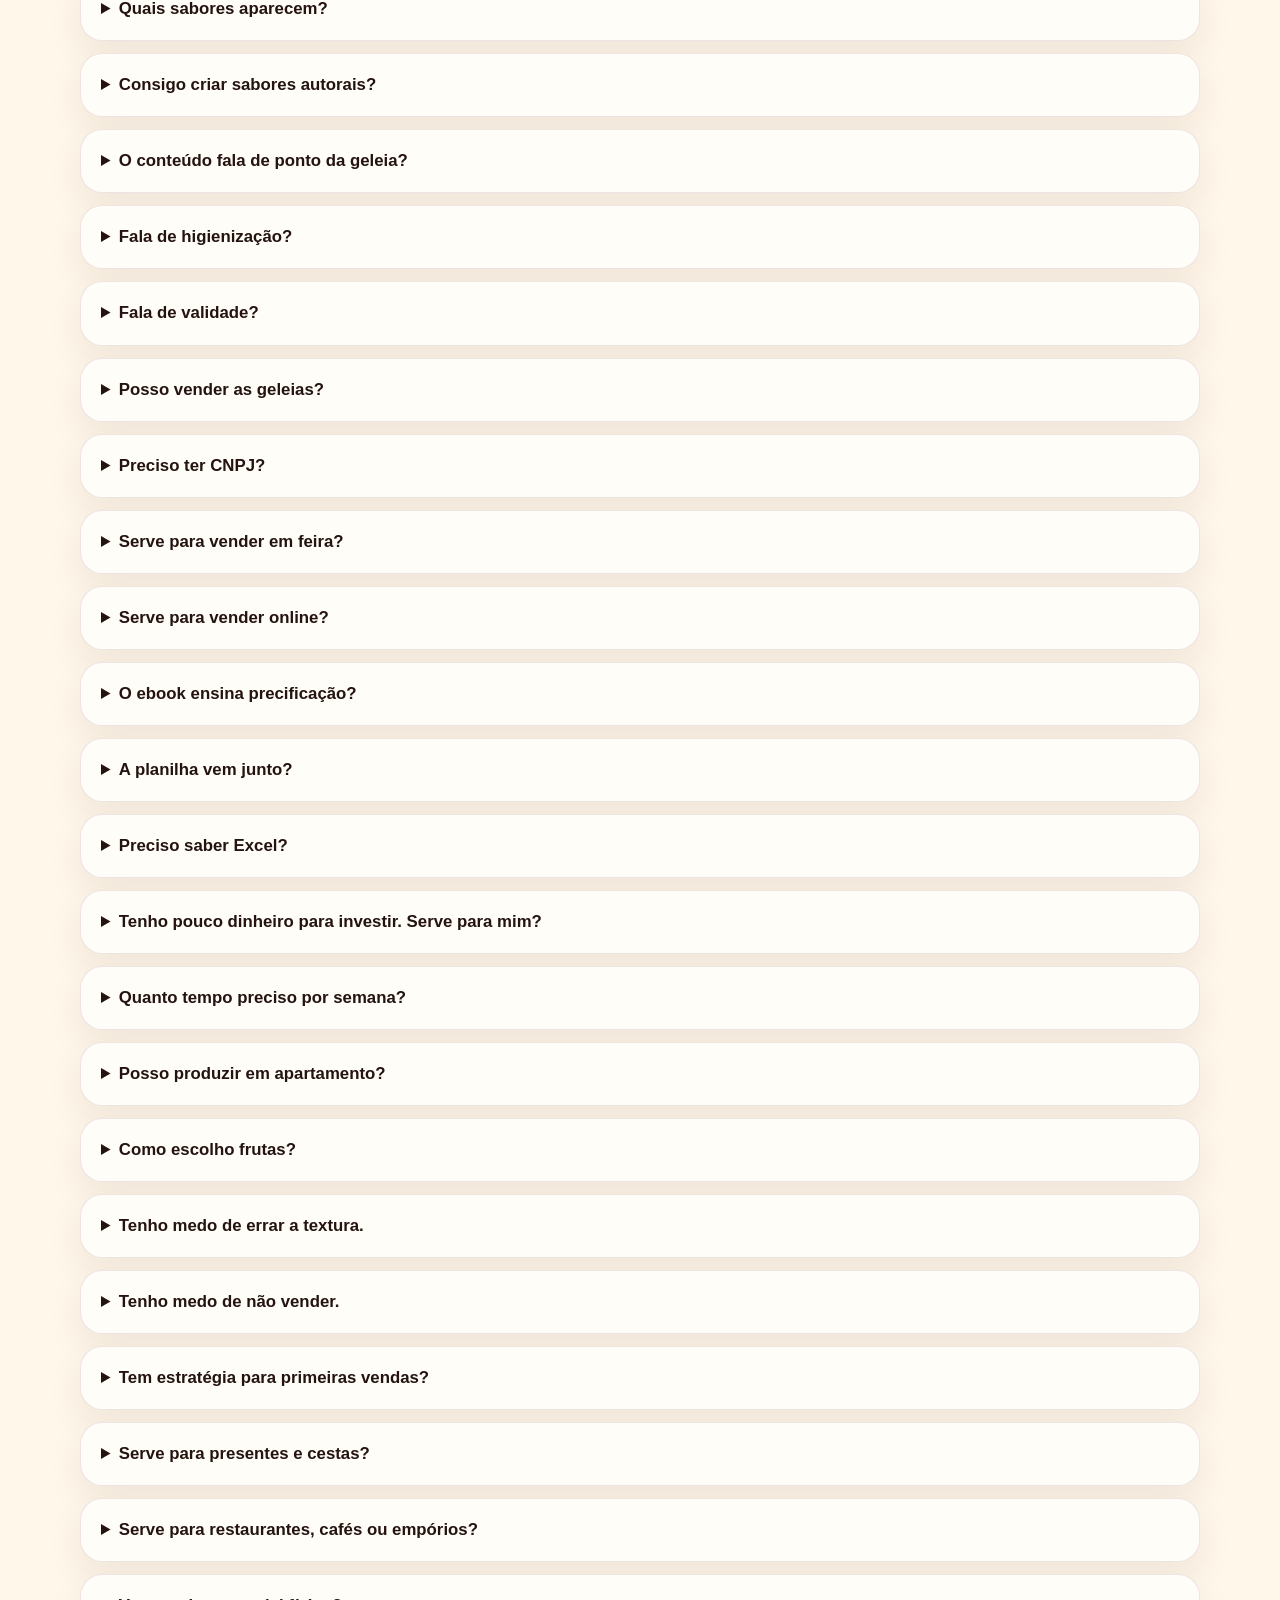
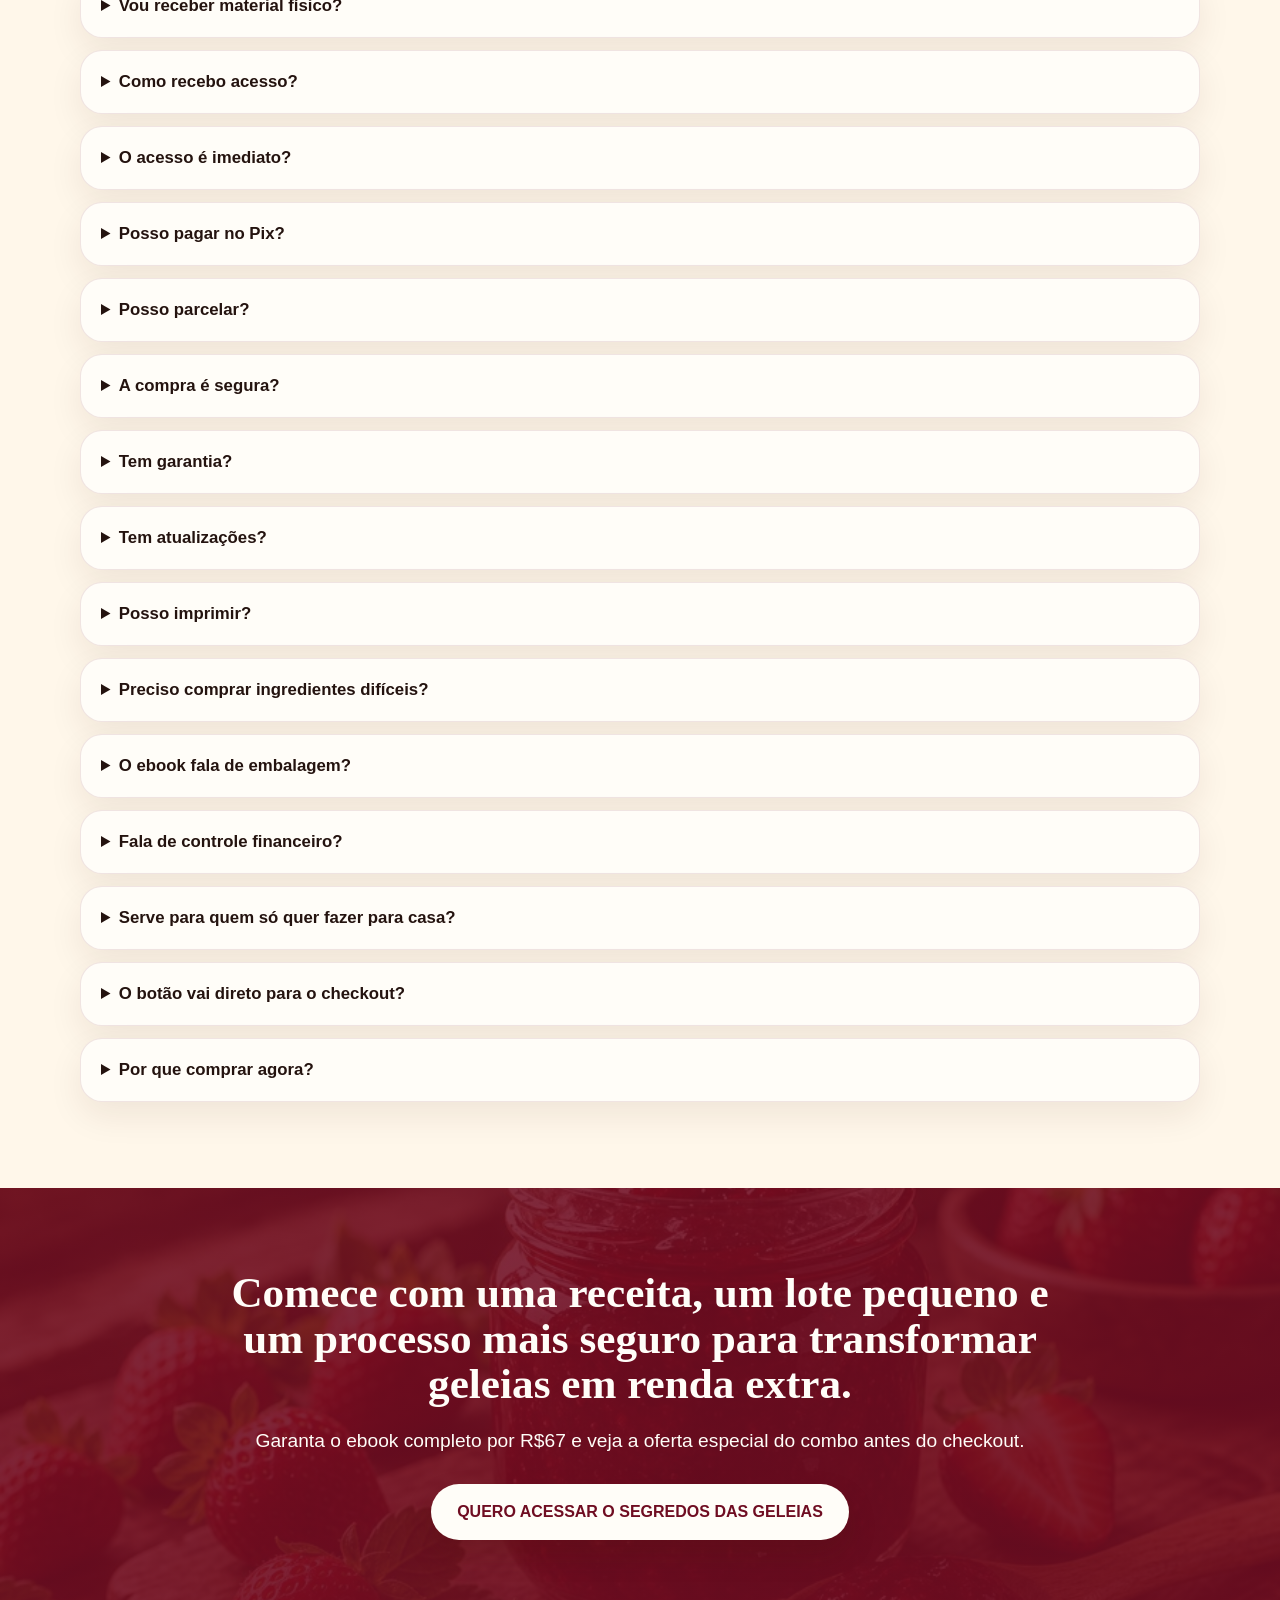
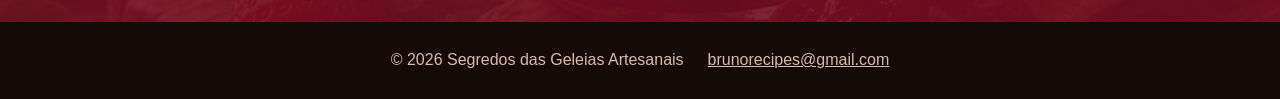
==== commit f3f2a855: "Improve geleias sales page conversion" ====
--- a/index.html
+++ b/index.html
@@ -3,82 +3,139 @@
 <head>
   <meta charset="utf-8">
   <meta name="viewport" content="width=device-width, initial-scale=1">
-  <title>Segredos das Geleias Artesanais</title>
-  <meta name="description" content="Aprenda a produzir geleias artesanais gourmet em uma cozinha comum e transforme poucos ingredientes em produtos de alto valor.">
+  <title>Segredos das Geleias Artesanais | 30 receitas para produzir e vender</title>
+  <meta name="description" content="Aprenda as 30 geleias artesanais mais vendidas do Brasil, produza em cozinha comum, calcule custos e comece pequeno com baixo investimento.">
+  <meta property="og:title" content="Segredos das Geleias Artesanais">
+  <meta property="og:description" content="Ebook com 30 receitas de geleias artesanais, técnicas de produção, conservação, venda e planilha profissional de custos.">
+  <meta property="og:image" content="assets/generated/geleias-collage.jpg">
+  <!-- Meta Pixel Code -->
+  <script>
+    !function (f, b, e, v, n, t, s) {
+      if (f.fbq) return;
+      n = f.fbq = function () {
+        n.callMethod ? n.callMethod.apply(n, arguments) : n.queue.push(arguments);
+      };
+      if (!f._fbq) f._fbq = n;
+      n.push = n;
+      n.loaded = true;
+      n.version = '2.0';
+      n.queue = [];
+      t = b.createElement(e);
+      t.async = true;
+      t.src = v;
+      s = b.getElementsByTagName(e)[0];
+      s.parentNode.insertBefore(t, s);
+    }(window, document, 'script', 'https://connect.facebook.net/en_US/fbevents.js');
+    fbq('init', '827037113285006');
+    fbq('track', 'PageView');
+  </script>
+  <noscript>
+    <img height="1" width="1" style="display:none"
+      src="https://www.facebook.com/tr?id=827037113285006&ev=PageView&noscript=1" alt="">
+  </noscript>
+  <!-- End Meta Pixel Code -->
   <link rel="stylesheet" href="styles.css">
 </head>
 <body>
-  <header class="hero" id="topo">
+  <header class="hero hero--new" id="topo">
     <div class="hero__shade"></div>
     <nav class="topbar" aria-label="Navegação principal">
       <a class="brand" href="#topo">Segredos das Geleias Artesanais</a>
-      <a class="topbar__cta" href="#oferta">Acessar por R$67,00</a>
+      <a class="topbar__cta" href="#oferta">Acessar por R$67</a>
     </nav>
 
     <div class="hero__content">
-      <p class="eyebrow">Ebook culinário + planilha de custos</p>
-      <h1>Aprenda a produzir geleias artesanais gourmet em uma cozinha comum</h1>
-      <p class="hero__lead">Transforme poucos ingredientes em um produto de alto valor usando técnicas profissionais de preparo, envase, precificação e venda.</p>
+      <p class="eyebrow">Ebook + 30 receitas + planilha profissional</p>
+      <h1>Aprenda as 30 geleias artesanais mais vendidas do Brasil sem precisar de cozinha industrial</h1>
+      <p class="hero__lead">Produza em casa, controle ponto e textura, escolha os sabores certos, calcule preço com margem e comece sua primeira produção artesanal ainda esta semana.</p>
       <div class="hero__proof">
-        <span>Mais de 30 receitas</span>
-        <span>Baixo investimento</span>
-        <span>Acesso imediato</span>
-      </div>
-      <a class="button button--primary" href="#oferta">Quero aprender a produzir geleias gourmet</a>
-      <p class="secure-note">Método criado por Bruno Cavalcanti, há mais de 15 anos criando pratos e cardápios dos seus restaurantes.</p>
+        <span>Produção em cozinha comum</span>
+        <span>Baixo investimento inicial</span>
+        <span>Compra segura Hotmart</span>
+      </div>
+      <a class="button button--primary" href="#oferta">Quero começar minhas geleias hoje</a>
+      <p class="secure-note">Criado por Bruno Cavalcanti, cozinheiro com mais de 15 anos de experiência em gastronomia, restaurantes e produtos autorais.</p>
     </div>
   </header>
 
   <main>
     <section class="section opportunity">
       <div class="container narrow center">
-        <p class="eyebrow dark">Oportunidade artesanal</p>
-        <h2>Geleia boa não é só fruta com açúcar. É técnica, padronização e produto com desejo de compra.</h2>
-        <p>Muita gente acredita que precisa de cozinha industrial, equipamentos caros ou experiência profissional para começar. O método foi criado justamente para mostrar o caminho oposto: produzir com segurança, sabor e organização usando uma cozinha comum.</p>
+        <p class="eyebrow dark">O problema não é a receita</p>
+        <h2>O problema não é faltar vontade. É tentar vender geleia sem técnica, sem padrão e sem preço certo.</h2>
+        <p>Muita gente começa animada, compra fruta, faz uma receita da internet e descobre tarde demais que não sabe controlar textura, validade, margem ou quais sabores realmente têm saída. O resultado é insegurança, desperdício e pote bonito vendido barato demais.</p>
       </div>
     </section>
 
     <section class="section image-band">
       <div class="container image-band__grid">
         <div>
-          <p class="eyebrow">O que muda com o método</p>
-          <h2>Você aprende a transformar uma receita em uma pequena produção artesanal eficiente.</h2>
-          <p>O ebook ensina a lógica por trás da textura, do brilho, da acidez, da durabilidade, da escolha dos sabores e da venda. Não é um amontoado de receitas genéricas: é um mapa para produzir melhor e vender com mais controle.</p>
+          <p class="eyebrow dark">Você não precisa começar grande</p>
+          <h2>Você não precisa começar grande. Precisa começar com processo.</h2>
+          <p>Geleia artesanal é uma das formas mais acessíveis de transformar frutas simples em produto de alto valor percebido. Com a ordem certa, você aprende a produzir em pequenos lotes, testar sabores, calcular custos e vender com mais segurança antes de investir pesado.</p>
           <div class="ticks two-cols">
-            <p>Técnicas de cozinha produtiva</p>
-            <p>Higienização e envase</p>
-            <p>Controle de açúcar, acidez e pectina</p>
-            <p>Precificação e margem de lucro</p>
-            <p>Branding gourmet</p>
-            <p>Plano de produção rentável</p>
-          </div>
-        </div>
-        <img class="image-band__photo" src="assets/generated/panela-producao.jpg" alt="Panela com geleia artesanal em preparo">
+            <p>Sem cozinha industrial</p>
+            <p>Sem maquinário caro</p>
+            <p>Sem experiência prévia</p>
+            <p>Com produção por etapas</p>
+            <p>Com planilha de preço</p>
+            <p>Com sabores de maior aceitação</p>
+          </div>
+        </div>
+        <img class="image-band__photo" src="assets/generated/panela-producao.jpg" alt="Produção artesanal de geleia em panela">
+      </div>
+    </section>
+
+    <section class="section market">
+      <div class="container">
+        <div class="section-heading center">
+          <p class="eyebrow dark">Por que geleias artesanais vendem</p>
+          <h2>Geleia artesanal vende porque cabe em muitos momentos de consumo.</h2>
+          <p>Ela entra no café da manhã, cestas de presente, queijos, tábuas, lanches, hamburguerias, empórios, feiras, encomendas e lembranças personalizadas. Um produto pequeno, visual, fácil de demonstrar e com ótimo espaço para sabores autorais.</p>
+        </div>
+        <div class="metric-grid">
+          <article>
+            <strong>30</strong>
+            <span>receitas com alta aceitação</span>
+          </article>
+          <article>
+            <strong>R$67</strong>
+            <span>para acessar o método completo</span>
+          </article>
+          <article>
+            <strong>1</strong>
+            <span>cozinha comum para começar</span>
+          </article>
+          <article>
+            <strong>4</strong>
+            <span>frentes: produzir, conservar, precificar e vender</span>
+          </article>
+        </div>
       </div>
     </section>
 
     <section class="section proof">
       <div class="container">
         <div class="section-heading center">
-          <p class="eyebrow dark">Produto visual, técnica real</p>
-          <h2>Sabores com alta procura e apresentação que aumenta valor percebido.</h2>
-          <p>O ebook reúne receitas clássicas, combinações gourmet e opções perfeitas para cafés, tábuas, presentes, empórios e encomendas.</p>
+          <p class="eyebrow dark">O que muda com o processo certo</p>
+          <h2>Transforme frutas comuns em potes com aparência, sabor e margem de produto artesanal.</h2>
+          <p>O método junta técnica culinária, organização de produção e visão comercial para você sair da tentativa e erro.</p>
         </div>
         <div class="gallery">
           <article>
             <img src="assets/generated/morango.jpg" alt="Geleia artesanal de morango">
-            <h3>Clássicos que vendem</h3>
-            <p>Morango, goiaba, damasco, amora, uva, figo e frutas vermelhas.</p>
+            <h3>Comece com sabores que o público já conhece</h3>
+            <p>Morango, frutas vermelhas, goiaba, uva, abacaxi, manga e outras bases de alta aceitação.</p>
           </article>
           <article>
             <img src="assets/generated/manga-pimenta.jpg" alt="Geleia artesanal de manga com pimenta">
-            <h3>Combinações gourmet</h3>
-            <p>Manga com pimenta, abacaxi com hortelã, laranja com gengibre e frutas com vinho.</p>
-          </article>
-          <article>
-            <img src="assets/generated/whisky.jpg" alt="Geleia artesanal gourmet em pote">
-            <h3>Produtos de maior valor</h3>
-            <p>Receitas para presentes, tábuas, queijos, petiscos e experiências gastronômicas.</p>
+            <h3>Crie combinações de maior valor percebido</h3>
+            <p>Sabores autorais para queijos, tábuas, presentes, empórios e vendas gourmet.</p>
+          </article>
+          <article>
+            <img src="assets/generated/whisky.jpg" alt="Potes de geleia gourmet">
+            <h3>Venda com mais clareza de custo e margem</h3>
+            <p>Use a planilha para organizar ingredientes, produção, preço de venda e lucro estimado.</p>
           </article>
         </div>
       </div>
@@ -86,90 +143,135 @@
 
     <section class="section dark-section method">
       <div class="container method__grid">
-        <img src="assets/generated/geleias-collage.jpg" alt="Composição com diferentes sabores de geleias artesanais">
-        <div>
-          <p class="eyebrow">Método prático</p>
-          <h2>Da escolha da fruta ao preço final: um processo completo para começar pequeno e crescer com inteligência.</h2>
+        <img src="assets/generated/geleias-collage.jpg" alt="Vários sabores de geleias artesanais">
+        <div>
+          <p class="eyebrow">O que você vai aprender</p>
+          <h2>Um mapa completo da fruta ao pote pronto para vender.</h2>
           <ul class="check-list">
-            <li>Produza em pequena escala sem depender de equipamentos industriais.</li>
-            <li>Aprenda a higienizar, envasar e organizar lotes com padrão profissional.</li>
-            <li>Entenda como valorizar o ingrediente principal sem esconder sabor com aditivos.</li>
-            <li>Use planilha para calcular custos, margem, preço e crescimento da produção.</li>
-            <li>Comece com sabores de maior aceitação e teste combinações autorais.</li>
+            <li>Como escolher frutas, ajustar acidez e controlar o ponto da geleia.</li>
+            <li>Como produzir em cozinha comum ou apartamento com organização e higiene.</li>
+            <li>Como esterilizar, envasar, conservar e armazenar com mais segurança.</li>
+            <li>Como criar sabores autorais sem perder textura, brilho e equilíbrio.</li>
+            <li>Como precificar usando custo real, margem e estratégia de venda.</li>
+            <li>Como começar pequeno, testar aceitação e crescer com menos risco.</li>
           </ul>
-        </div>
-      </div>
-    </section>
-
-    <section class="section audience">
-      <div class="container">
-        <div class="section-heading center">
-          <p class="eyebrow dark">Para quem é</p>
-          <h2>Esse ebook é ideal para quem quer unir prazer de cozinhar com possibilidade real de renda.</h2>
-        </div>
-        <div class="chips">
-          <span>Ama geleias artesanais</span>
-          <span>Quer renda extra</span>
-          <span>Produz em cozinha pequena</span>
-          <span>Tem café, empório ou hamburgueria</span>
-          <span>Quer receitas sem conservantes industriais</span>
-          <span>Precisa precificar corretamente</span>
-          <span>Busca sabores diferentes</span>
-          <span>Cansou de receitas genéricas</span>
-        </div>
-      </div>
-    </section>
-
-    <section class="section compare">
-      <div class="container">
-        <div class="compare-box">
-          <div class="compare-col compare-col--muted">
-            <h3>Métodos comuns</h3>
-            <ul>
-              <li>Receitas soltas da internet</li>
-              <li>Uso excessivo de aditivos</li>
-              <li>Equipamentos caros como barreira</li>
-              <li>Nenhum controle financeiro</li>
-              <li>Produção amadora e sem padrão</li>
-            </ul>
-          </div>
-          <div class="compare-col compare-col--strong">
-            <h3>Segredos das Geleias Artesanais</h3>
-            <ul>
-              <li>Técnicas profissionais aplicadas</li>
-              <li>Foco no sabor natural da fruta</li>
-              <li>Produção em cozinha comum</li>
-              <li>Planilha de custos e vendas</li>
-              <li>Método pensado para qualidade e rentabilidade</li>
-            </ul>
-          </div>
-        </div>
-      </div>
-    </section>
-
-    <section class="section contents">
-      <div class="container contents__grid">
-        <div>
-          <p class="eyebrow dark">O que você recebe</p>
-          <h2>Ebook completo + ferramenta prática para vender com margem.</h2>
-          <p>Entrega digital com acesso imediato ao material para você começar hoje a organizar sua produção.</p>
-        </div>
-        <div class="content-card">
-          <h3>Ebook "Segredos das Geleias Artesanais"</h3>
-          <div class="ticks">
-            <p>Técnicas de produção artesanal</p>
-            <p>Boas práticas de higiene e esterilização</p>
-            <p>Equipamentos essenciais para começar</p>
-            <p>Estrutura base das geleias</p>
-            <p>Técnicas de conservação e envase</p>
-            <p>Mais de 30 receitas artesanais</p>
-            <p>Como vender geleias artesanais</p>
-            <p>Checklist de início rápido</p>
-          </div>
-        </div>
-        <div class="content-card accent-card">
-          <h3>Planilha dinâmica de custos e vendas</h3>
-          <p>Calcule custos, projete lucros, organize produção, defina preços e acompanhe o crescimento do negócio.</p>
+          <a class="button button--primary inline-cta" href="#oferta">Quero aprender o método completo</a>
+        </div>
+      </div>
+    </section>
+
+    <section class="section recipes">
+      <div class="container">
+        <div class="section-heading center">
+          <p class="eyebrow dark">As 30 receitas mais vendidas</p>
+          <h2>Receitas clássicas, gourmet e autorais para diferentes tipos de cliente.</h2>
+          <p>Você aprende sabores de entrada, sabores para presente, sabores para acompanhar queijos e opções com apelo comercial para feiras, encomendas e mercados locais.</p>
+        </div>
+        <div class="recipe-list">
+          <span>Morango</span>
+          <span>Frutas vermelhas</span>
+          <span>Goiaba</span>
+          <span>Uva</span>
+          <span>Figo</span>
+          <span>Damasco</span>
+          <span>Manga com pimenta</span>
+          <span>Abacaxi com hortelã</span>
+          <span>Laranja com gengibre</span>
+          <span>Pimenta agridoce</span>
+          <span>Maçã com canela</span>
+          <span>Sabores gourmet</span>
+        </div>
+      </div>
+    </section>
+
+    <section class="section spreadsheet">
+      <div class="container spreadsheet__grid">
+        <div>
+          <p class="eyebrow dark">Planilha profissional inclusa</p>
+          <h2>Produzir sem saber custo é vender no escuro.</h2>
+          <p>A planilha de custos, produção e vendas ajuda você a calcular custo real de cada receita, definir preço com margem, acompanhar produção, organizar insumos e visualizar seus resultados.</p>
+          <div class="ticks two-cols">
+            <p>Custo real por receita</p>
+            <p>Margem de lucro</p>
+            <p>Preço de venda</p>
+            <p>Controle de produção</p>
+            <p>Insumos e clientes</p>
+            <p>Relatórios simples</p>
+          </div>
+        </div>
+        <img src="assets/planilha-capa.png" alt="Planilha profissional de custos, produção e vendas">
+      </div>
+    </section>
+
+    <section class="section author">
+      <div class="container author__grid">
+        <div>
+          <p class="eyebrow dark">Quem criou o método</p>
+          <h2>Bruno Cavalcanti ensina gastronomia com visão de produto, não apenas de receita.</h2>
+          <p>Com mais de 15 anos na gastronomia, Bruno já esteve à frente de restaurantes, criou cardápios, desenvolveu receitas autorais e aprendeu na prática que sabor sozinho não sustenta um produto. É preciso padrão, apresentação, custo, margem e uma experiência que faça o cliente querer comprar de novo.</p>
+          <p>Segredos das Geleias Artesanais transforma essa vivência em um passo a passo simples para quem quer produzir em casa com mentalidade profissional.</p>
+        </div>
+        <div class="author__panel">
+          <h3>Experiência aplicada ao seu começo.</h3>
+          <p>O objetivo é encurtar o caminho entre vontade de empreender e uma primeira produção organizada, com receitas, técnica e números na mesma direção.</p>
+          <div class="mini-stats">
+            <span><strong>15+</strong> anos de gastronomia</span>
+            <span><strong>3</strong> restaurantes na trajetória</span>
+            <span><strong>30</strong> receitas no ebook</span>
+          </div>
+        </div>
+      </div>
+    </section>
+
+    <section class="section dark-section objections">
+      <div class="container">
+        <div class="section-heading center">
+          <p class="eyebrow">Mesmo começando do zero</p>
+          <h2>Feito para quem quer começar de casa, com baixo investimento e sem se sentir perdida.</h2>
+        </div>
+        <div class="objection-grid">
+          <article><h3>Não tenho experiência</h3><p>O conteúdo começa pela base: fruta, ponto, textura, higiene, envase e preço.</p></article>
+          <article><h3>Moro em apartamento</h3><p>A proposta é produzir em cozinha comum, respeitando organização, limpeza e pequenos lotes.</p></article>
+          <article><h3>Não tenho equipamentos</h3><p>Você começa com utensílios acessíveis antes de pensar em estrutura maior.</p></article>
+          <article><h3>Tenho pouco dinheiro</h3><p>Geleias permitem testar sabores em lotes pequenos e validar procura antes de escalar.</p></article>
+          <article><h3>Não sei cozinhar bem</h3><p>O ebook explica o processo para reduzir improviso e aumentar repetição.</p></article>
+          <article><h3>Não tenho tempo</h3><p>Você pode estudar e produzir por etapas, começando com uma receita por vez.</p></article>
+          <article><h3>Não sei vender</h3><p>O material mostra oportunidades de venda, posicionamento e começo pequeno.</p></article>
+          <article><h3>Tenho medo de errar</h3><p>O método organiza os pontos críticos: acidez, açúcar, textura, higiene e armazenamento.</p></article>
+          <article><h3>Não sei quais sabores vender</h3><p>As 30 receitas ajudam você a começar pelos sabores com maior aceitação.</p></article>
+          <article><h3>Não sei calcular preço</h3><p>A planilha profissional ajuda a enxergar custo, margem e preço final.</p></article>
+          <article><h3>Não sei onde comprar ingredientes</h3><p>Você aprende a olhar para frutas, insumos e custos com lógica de produção.</p></article>
+          <article><h3>Não tenho cozinha profissional</h3><p>Esse é justamente o ponto: começar com o que você tem e melhorar com processo.</p></article>
+        </div>
+        <div class="center">
+          <a class="button button--primary inline-cta" href="#oferta">Quero começar com segurança</a>
+        </div>
+      </div>
+    </section>
+
+    <section class="section guarantee">
+      <div class="container guarantee__box">
+        <div class="seal">Garantia</div>
+        <div>
+          <p class="eyebrow dark">Garantia Pote Seguro</p>
+          <h2>Você compra com tranquilidade pela Hotmart.</h2>
+          <p>Se o material não fizer sentido para você, use a garantia disponível na plataforma dentro do prazo informado no checkout. A decisão fica mais leve porque você pode conhecer o conteúdo com segurança.</p>
+          <a class="button button--primary inline-cta" href="#oferta">Quero acessar sem complicação</a>
+        </div>
+      </div>
+    </section>
+
+    <section class="section payment-section">
+      <div class="container">
+        <div class="section-heading center">
+          <p class="eyebrow dark">Pagamento simples</p>
+          <h2>Escolha a forma de pagamento e receba o acesso digital.</h2>
+        </div>
+        <div class="payment-grid">
+          <article><h3>Cartão</h3><p>Pague com cartão de crédito diretamente no checkout seguro da Hotmart.</p></article>
+          <article><h3>Pix</h3><p>Quando disponível no checkout, use Pix para uma confirmação prática e rápida.</p></article>
+          <article><h3>Parcelamento</h3><p>Veja as opções de parcelamento exibidas pela Hotmart no momento da compra.</p></article>
+          <article><h3>Acesso imediato</h3><p>Após a confirmação, você recebe as instruções de acesso pelo e-mail cadastrado.</p></article>
         </div>
       </div>
     </section>
@@ -179,80 +281,83 @@
         <div class="offer-card">
           <div class="offer-card__copy">
             <p class="eyebrow">Oferta de acesso imediato</p>
-            <h2>Comece hoje a produzir geleias artesanais gourmet com técnica profissional.</h2>
-            <div class="offer-items">
-              <p>Ebook completo Segredos das Geleias Artesanais</p>
-              <p>Mais de 30 receitas gourmet e comerciais</p>
-              <p>Técnicas de produção, conservação e envase</p>
-              <p>Estratégias de venda e posicionamento gourmet</p>
-              <p>Planilha dinâmica de custos e vendas</p>
+            <h2>Comece hoje a produzir geleias artesanais com técnica, receitas e controle de custos.</h2>
+            <div class="offer-stack">
+              <p><span>30 Receitas Premium de Geleias</span><strong>R$197</strong></p>
+              <p><span>Método de Produção Artesanal</span><strong>R$97</strong></p>
+              <p><span>Guia de Conservação, Envase e Higiene</span><strong>R$67</strong></p>
+              <p><span>Guia de Precificação e Primeiras Vendas</span><strong>R$67</strong></p>
+              <p><span>Planilha Profissional de Custos e Vendas</span><strong>R$94</strong></p>
+              <p class="stack-total"><span>Valor percebido total</span><strong>R$522</strong></p>
             </div>
           </div>
           <div class="price-box">
-            <p class="old-price">De R$99,00</p>
-            <p class="price">R$67,00</p>
-            <p class="payment">Pagamento único</p>
-            <a class="button button--buy" href="mailto:brunorecipes@gmail.com?subject=Quero%20acessar%20o%20ebook%20Segredos%20das%20Geleias%20Artesanais">Quero acessar o ebook agora</a>
-            <p class="secure-note">Acesso digital imediato após confirmação. Compra online com garantia prevista pela legislação brasileira.</p>
-          </div>
-        </div>
-      </div>
-    </section>
-
-    <section class="section author">
-      <div class="container author__grid">
-        <div>
-          <p class="eyebrow dark">Autoridade</p>
-          <h2>Por trás do ebook existe experiência prática de cozinha, cardápio e produto vendável.</h2>
-          <p>Bruno Cavalcanti atua há mais de 15 anos criando pratos e cardápios dos seus restaurantes, desenvolvendo produtos autorais focados em sabor, experiência do cliente e rentabilidade.</p>
-        </div>
-        <div class="author__panel">
-          <h3>A proposta não é ensinar receitas comuns.</h3>
-          <p>É ensinar técnicas que unem sabor, qualidade, rentabilidade e possibilidade de escala para quem quer começar com estrutura simples e mentalidade profissional.</p>
-        </div>
-      </div>
-    </section>
-
-    <section class="section objections">
-      <div class="container">
-        <div class="section-heading center">
-          <p class="eyebrow dark">Dúvidas e objeções</p>
-          <h2>Respostas diretas para decidir com segurança.</h2>
-        </div>
-        <div class="faq-grid">
-          <article>
-            <h3>Eu não tenho cozinha industrial.</h3>
-            <p>Você não precisa. O método foi desenvolvido para cozinhas comuns, apartamentos e pequenas produções.</p>
-          </article>
-          <article>
-            <h3>Nunca fiz geleia.</h3>
-            <p>O conteúdo começa pela base e explica estrutura, textura, acidez, pectina, higiene e processo.</p>
-          </article>
-          <article>
-            <h3>Quanto tempo as geleias duram?</h3>
-            <p>Você aprende técnicas de higienização, envase e armazenamento que ajudam a aumentar a durabilidade.</p>
-          </article>
-          <article>
-            <h3>Não sei quais sabores vender primeiro.</h3>
-            <p>O ebook traz mais de 30 receitas com forte aceitação, de clássicos a combinações gourmet.</p>
-          </article>
-          <article>
-            <h3>Posso criar novos sabores?</h3>
-            <p>Sim. A proposta é ensinar a lógica da receita para você adaptar frutas, acidez, textura e posicionamento.</p>
-          </article>
-          <article>
-            <h3>Como recebo suporte?</h3>
-            <p>Em caso de dúvidas, entre em contato pelo e-mail brunorecipes@gmail.com.</p>
-          </article>
+            <p class="old-price">De R$97</p>
+            <p class="price">R$67</p>
+            <p class="payment">Pagamento único. Opções de parcelamento no checkout.</p>
+            <a class="button button--buy" href="oferta-combo.html?produto=geleias">Sim, quero minhas 30 receitas</a>
+            <p class="secure-note">Você será direcionado para a oferta especial do combo antes do checkout. Compra segura pela Hotmart.</p>
+          </div>
+        </div>
+      </div>
+    </section>
+
+    <section class="section faq-section">
+      <div class="container">
+        <div class="section-heading center">
+          <p class="eyebrow dark">Perguntas frequentes</p>
+          <h2>40 respostas para comprar com clareza.</h2>
+        </div>
+        <div class="faq-list">
+          <details open><summary>Funciona para iniciantes?</summary><p>Sim. O conteúdo começa pela base e foi pensado para quem quer produzir com orientação.</p></details>
+          <details><summary>Preciso de cozinha industrial?</summary><p>Não. A proposta é começar em cozinha comum ou apartamento.</p></details>
+          <details><summary>Preciso de equipamentos caros?</summary><p>Não para começar. O método prioriza utensílios acessíveis e organização.</p></details>
+          <details><summary>O ebook ensina 30 receitas?</summary><p>Sim. O material traz 30 receitas de geleias artesanais com apelo comercial.</p></details>
+          <details><summary>Quais sabores aparecem?</summary><p>Há clássicos, frutas populares e combinações gourmet para diferentes ocasiões.</p></details>
+          <details><summary>Consigo criar sabores autorais?</summary><p>Sim. Você aprende a lógica para adaptar fruta, acidez, textura e proposta.</p></details>
+          <details><summary>O conteúdo fala de ponto da geleia?</summary><p>Sim. Controle de ponto e textura é um dos pontos centrais.</p></details>
+          <details><summary>Fala de higienização?</summary><p>Sim. Boas práticas, esterilização, envase e conservação fazem parte do conteúdo.</p></details>
+          <details><summary>Fala de validade?</summary><p>Sim. O ebook aborda conservação e armazenamento para maior segurança.</p></details>
+          <details><summary>Posso vender as geleias?</summary><p>Sim. O material foi pensado para consumo próprio e também venda artesanal.</p></details>
+          <details><summary>Preciso ter CNPJ?</summary><p>Você pode começar estudando e testando pequeno; para venda formal, siga regras locais.</p></details>
+          <details><summary>Serve para vender em feira?</summary><p>Sim. Feiras, mercados locais, empórios e encomendas são contextos possíveis.</p></details>
+          <details><summary>Serve para vender online?</summary><p>Sim, desde que você organize embalagem, entrega, conservação e regras aplicáveis.</p></details>
+          <details><summary>O ebook ensina precificação?</summary><p>Sim. Você recebe orientação e planilha para calcular custo e preço.</p></details>
+          <details><summary>A planilha vem junto?</summary><p>Sim. A planilha profissional é bônus incluso na oferta.</p></details>
+          <details><summary>Preciso saber Excel?</summary><p>Não precisa ser especialista. A ideia é facilitar cálculos de custo e margem.</p></details>
+          <details><summary>Tenho pouco dinheiro para investir. Serve para mim?</summary><p>Sim. A proposta é começar pequeno, testar e crescer com menos risco.</p></details>
+          <details><summary>Quanto tempo preciso por semana?</summary><p>Depende do seu ritmo, mas você pode estudar e produzir em pequenas etapas.</p></details>
+          <details><summary>Posso produzir em apartamento?</summary><p>Sim. O método considera cozinha comum e pequenos lotes.</p></details>
+          <details><summary>Como escolho frutas?</summary><p>O conteúdo orienta escolha correta das frutas e impacto no resultado final.</p></details>
+          <details><summary>Tenho medo de errar a textura.</summary><p>O ebook explica ponto, textura, acidez e controle do processo.</p></details>
+          <details><summary>Tenho medo de não vender.</summary><p>Você aprende a começar com sabores de maior aceitação e validar aos poucos.</p></details>
+          <details><summary>Tem estratégia para primeiras vendas?</summary><p>Sim. O material aborda oportunidades para começar pequeno e crescer.</p></details>
+          <details><summary>Serve para presentes e cestas?</summary><p>Sim. Geleias são ótimas para presentes, kits, cestas e datas especiais.</p></details>
+          <details><summary>Serve para restaurantes, cafés ou empórios?</summary><p>Sim. O conteúdo ajuda quem quer produto artesanal com apresentação profissional.</p></details>
+          <details><summary>Vou receber material físico?</summary><p>Não. A entrega é digital.</p></details>
+          <details><summary>Como recebo acesso?</summary><p>Após a confirmação da compra, a Hotmart envia as instruções para o e-mail cadastrado.</p></details>
+          <details><summary>O acesso é imediato?</summary><p>Após confirmação do pagamento, o acesso digital é liberado conforme a Hotmart.</p></details>
+          <details><summary>Posso pagar no Pix?</summary><p>Use as opções disponíveis no checkout da Hotmart.</p></details>
+          <details><summary>Posso parcelar?</summary><p>As opções de parcelamento aparecem no checkout da Hotmart.</p></details>
+          <details><summary>A compra é segura?</summary><p>Sim. O pagamento é processado pela Hotmart.</p></details>
+          <details><summary>Tem garantia?</summary><p>Sim. A garantia segue o prazo e condições informados no checkout.</p></details>
+          <details><summary>Tem atualizações?</summary><p>Consulte a área do produto e comunicações oficiais para atualizações disponíveis.</p></details>
+          <details><summary>Posso imprimir?</summary><p>Você pode usar o arquivo digital como referência e imprimir para uso pessoal se o formato permitir.</p></details>
+          <details><summary>Preciso comprar ingredientes difíceis?</summary><p>Não. A proposta começa com frutas e insumos acessíveis, evoluindo para combinações gourmet.</p></details>
+          <details><summary>O ebook fala de embalagem?</summary><p>Sim, dentro da lógica de apresentação, envase e produto artesanal.</p></details>
+          <details><summary>Fala de controle financeiro?</summary><p>Sim. A planilha ajuda a organizar custos, produção e vendas.</p></details>
+          <details><summary>Serve para quem só quer fazer para casa?</summary><p>Sim. Você pode usar para consumo próprio e deixar a venda como etapa futura.</p></details>
+          <details><summary>O botão vai direto para o checkout?</summary><p>Ele leva para uma página de oferta do combo antes do checkout, onde você escolhe seguir com o ebook ou aproveitar a coleção.</p></details>
+          <details><summary>Por que comprar agora?</summary><p>Porque por R$67 você evita começar no improviso e já recebe receitas, método e planilha para organizar sua produção.</p></details>
         </div>
       </div>
     </section>
 
     <section class="final-cta">
       <div class="container center">
-        <h2>Transforme sua cozinha comum em uma pequena produção artesanal cheia de sabor, qualidade e potencial de lucro.</h2>
-        <p>Garanta o ebook completo e comece com o passo a passo certo.</p>
-        <a class="button button--light" href="#oferta">Quero acessar o ebook agora por R$67,00</a>
+        <h2>Comece com uma receita, um lote pequeno e um processo mais seguro para transformar geleias em renda extra.</h2>
+        <p>Garanta o ebook completo por R$67 e veja a oferta especial do combo antes do checkout.</p>
+        <a class="button button--light" href="oferta-combo.html?produto=geleias">Quero acessar o Segredos das Geleias</a>
       </div>
     </section>
   </main>
--- a/styles.css
+++ b/styles.css
@@ -61,6 +61,10 @@
   display: grid;
   align-items: center;
   padding: 82px 20px 30px;
+}
+
+.hero--new {
+  min-height: 720px;
 }
 
 .hero__shade {
@@ -191,6 +195,10 @@
   color: var(--berry-dark);
 }
 
+.inline-cta {
+  margin-top: 28px;
+}
+
 .secure-note {
   color: rgba(255, 247, 234, 0.78);
   font-size: 0.94rem;
@@ -558,6 +566,224 @@
   margin: 0;
 }
 
+.market,
+.recipes,
+.spreadsheet,
+.payment-section {
+  background: var(--white);
+}
+
+.recipes,
+.guarantee {
+  background: var(--cream-2);
+}
+
+.metric-grid,
+.payment-grid,
+.objection-grid {
+  display: grid;
+  gap: 18px;
+}
+
+.metric-grid {
+  grid-template-columns: repeat(4, 1fr);
+}
+
+.metric-grid article,
+.payment-grid article,
+.guarantee__box,
+.faq-list details {
+  background: var(--white);
+  border: 1px solid rgba(111, 13, 34, 0.10);
+  border-radius: 22px;
+  box-shadow: 0 14px 34px rgba(67, 25, 18, 0.08);
+}
+
+.metric-grid article,
+.payment-grid article {
+  padding: 26px;
+}
+
+.metric-grid article {
+  text-align: center;
+}
+
+.metric-grid strong {
+  color: var(--berry-dark);
+  display: block;
+  font-size: 2.7rem;
+  line-height: 1;
+  margin-bottom: 10px;
+}
+
+.metric-grid span {
+  color: var(--ink-soft);
+  font-weight: 800;
+}
+
+.recipe-list {
+  display: grid;
+  grid-template-columns: repeat(4, 1fr);
+  gap: 12px;
+}
+
+.recipe-list span {
+  background: var(--white);
+  border: 1px solid rgba(111, 13, 34, 0.12);
+  border-radius: 999px;
+  box-shadow: 0 10px 22px rgba(67, 25, 18, 0.07);
+  color: var(--ink);
+  font-weight: 850;
+  padding: 14px 18px;
+  text-align: center;
+}
+
+.spreadsheet__grid {
+  align-items: center;
+  display: grid;
+  gap: 44px;
+  grid-template-columns: 0.92fr 1.08fr;
+}
+
+.spreadsheet__grid img {
+  border: 1px solid rgba(111, 13, 34, 0.12);
+  border-radius: 24px;
+  box-shadow: var(--shadow);
+}
+
+.mini-stats {
+  display: grid;
+  gap: 12px;
+  margin-top: 22px;
+}
+
+.mini-stats span {
+  background: #fff0db;
+  border-radius: 14px;
+  color: var(--ink);
+  display: flex;
+  justify-content: space-between;
+  gap: 14px;
+  padding: 13px 15px;
+}
+
+.mini-stats strong {
+  color: var(--berry-dark);
+}
+
+.payment-grid h3,
+.objection-grid h3 {
+  margin: 0 0 10px;
+}
+
+.objections.dark-section {
+  background: #21100d;
+}
+
+.objection-grid {
+  grid-template-columns: repeat(3, 1fr);
+  margin-bottom: 18px;
+}
+
+.objection-grid article {
+  background: rgba(255, 253, 248, 0.08);
+  border: 1px solid rgba(255, 253, 248, 0.13);
+  border-radius: 22px;
+  padding: 24px;
+}
+
+.objection-grid h3 {
+  color: var(--white);
+}
+
+.objection-grid p {
+  color: #f1dac8;
+  margin: 0;
+}
+
+.guarantee__box {
+  align-items: center;
+  display: grid;
+  gap: 30px;
+  grid-template-columns: 190px 1fr;
+  padding: 40px;
+}
+
+.seal {
+  align-items: center;
+  aspect-ratio: 1;
+  background: radial-gradient(circle at 30% 20%, #fff7d7, var(--gold));
+  border: 8px solid #fff3cd;
+  border-radius: 50%;
+  color: var(--berry-dark);
+  display: flex;
+  font-family: Georgia, "Times New Roman", serif;
+  font-size: 1.45rem;
+  font-weight: 900;
+  justify-content: center;
+  text-align: center;
+  text-transform: uppercase;
+  box-shadow: 0 18px 42px rgba(111, 13, 34, 0.22);
+}
+
+.payment-grid {
+  grid-template-columns: repeat(4, 1fr);
+}
+
+.offer-stack {
+  display: grid;
+  gap: 12px;
+  margin-top: 26px;
+}
+
+.offer-stack p {
+  align-items: center;
+  background: rgba(255, 253, 248, 0.08);
+  border: 1px solid rgba(255, 253, 248, 0.12);
+  border-radius: 14px;
+  display: flex;
+  gap: 14px;
+  justify-content: space-between;
+  margin: 0;
+  padding: 13px 15px;
+}
+
+.offer-stack strong {
+  color: var(--gold);
+  white-space: nowrap;
+}
+
+.offer-stack .stack-total {
+  background: rgba(242, 173, 61, 0.18);
+  border-color: rgba(242, 173, 61, 0.42);
+  font-size: 1.08rem;
+  font-weight: 900;
+}
+
+.faq-section {
+  background: var(--cream);
+}
+
+.faq-list {
+  display: grid;
+  gap: 12px;
+}
+
+.faq-list details {
+  padding: 18px 20px;
+}
+
+.faq-list summary {
+  color: var(--ink);
+  cursor: pointer;
+  font-size: 1.05rem;
+  font-weight: 900;
+}
+
+.faq-list p {
+  margin: 10px 0 0;
+}
+
 @media (max-width: 900px) {
   .hero {
     height: auto;
@@ -577,11 +803,26 @@
   .method__grid,
   .contents__grid,
   .author__grid,
+  .spreadsheet__grid,
+  .guarantee__box,
   .offer-card,
   .compare-box,
   .gallery,
-  .faq-grid {
+  .faq-grid,
+  .metric-grid,
+  .recipe-list,
+  .payment-grid,
+  .objection-grid {
     grid-template-columns: 1fr;
+  }
+
+  .guarantee__box {
+    text-align: center;
+  }
+
+  .seal {
+    margin: 0 auto;
+    width: min(190px, 70vw);
   }
 
   .accent-card {
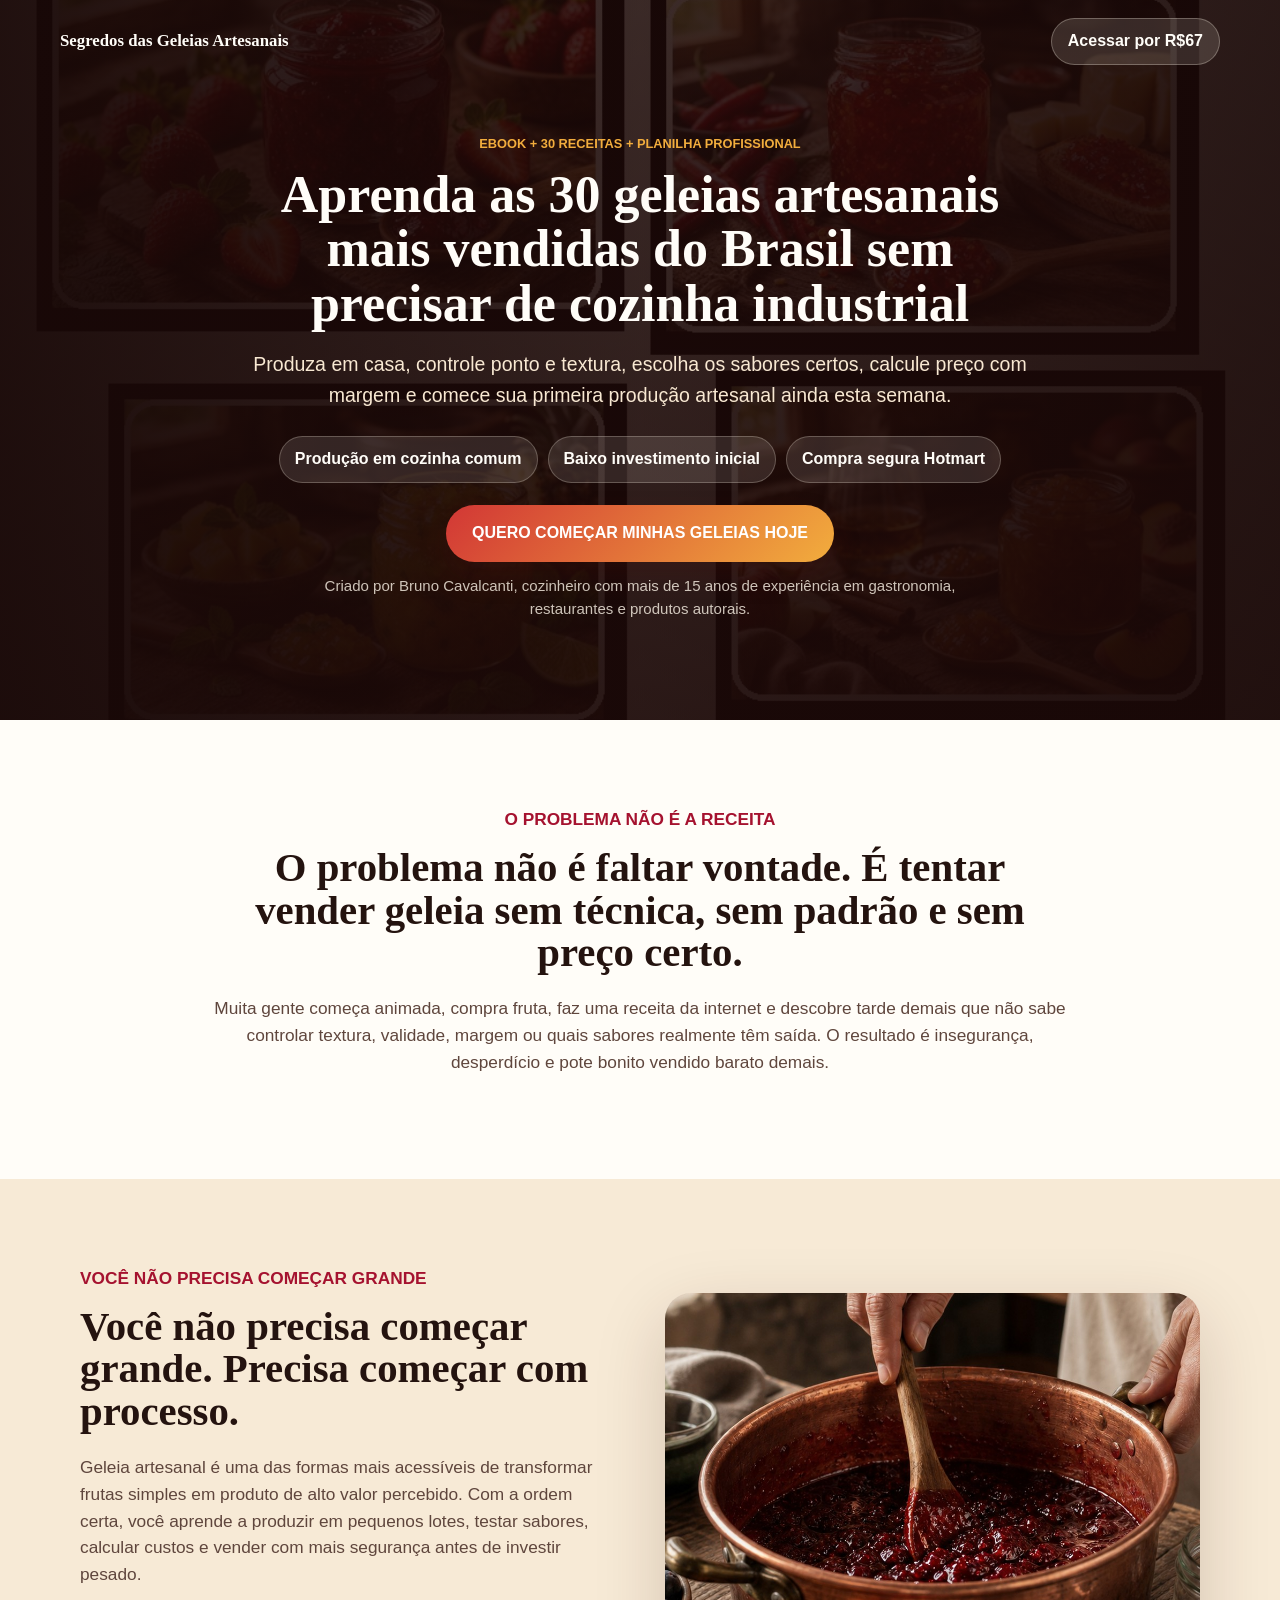
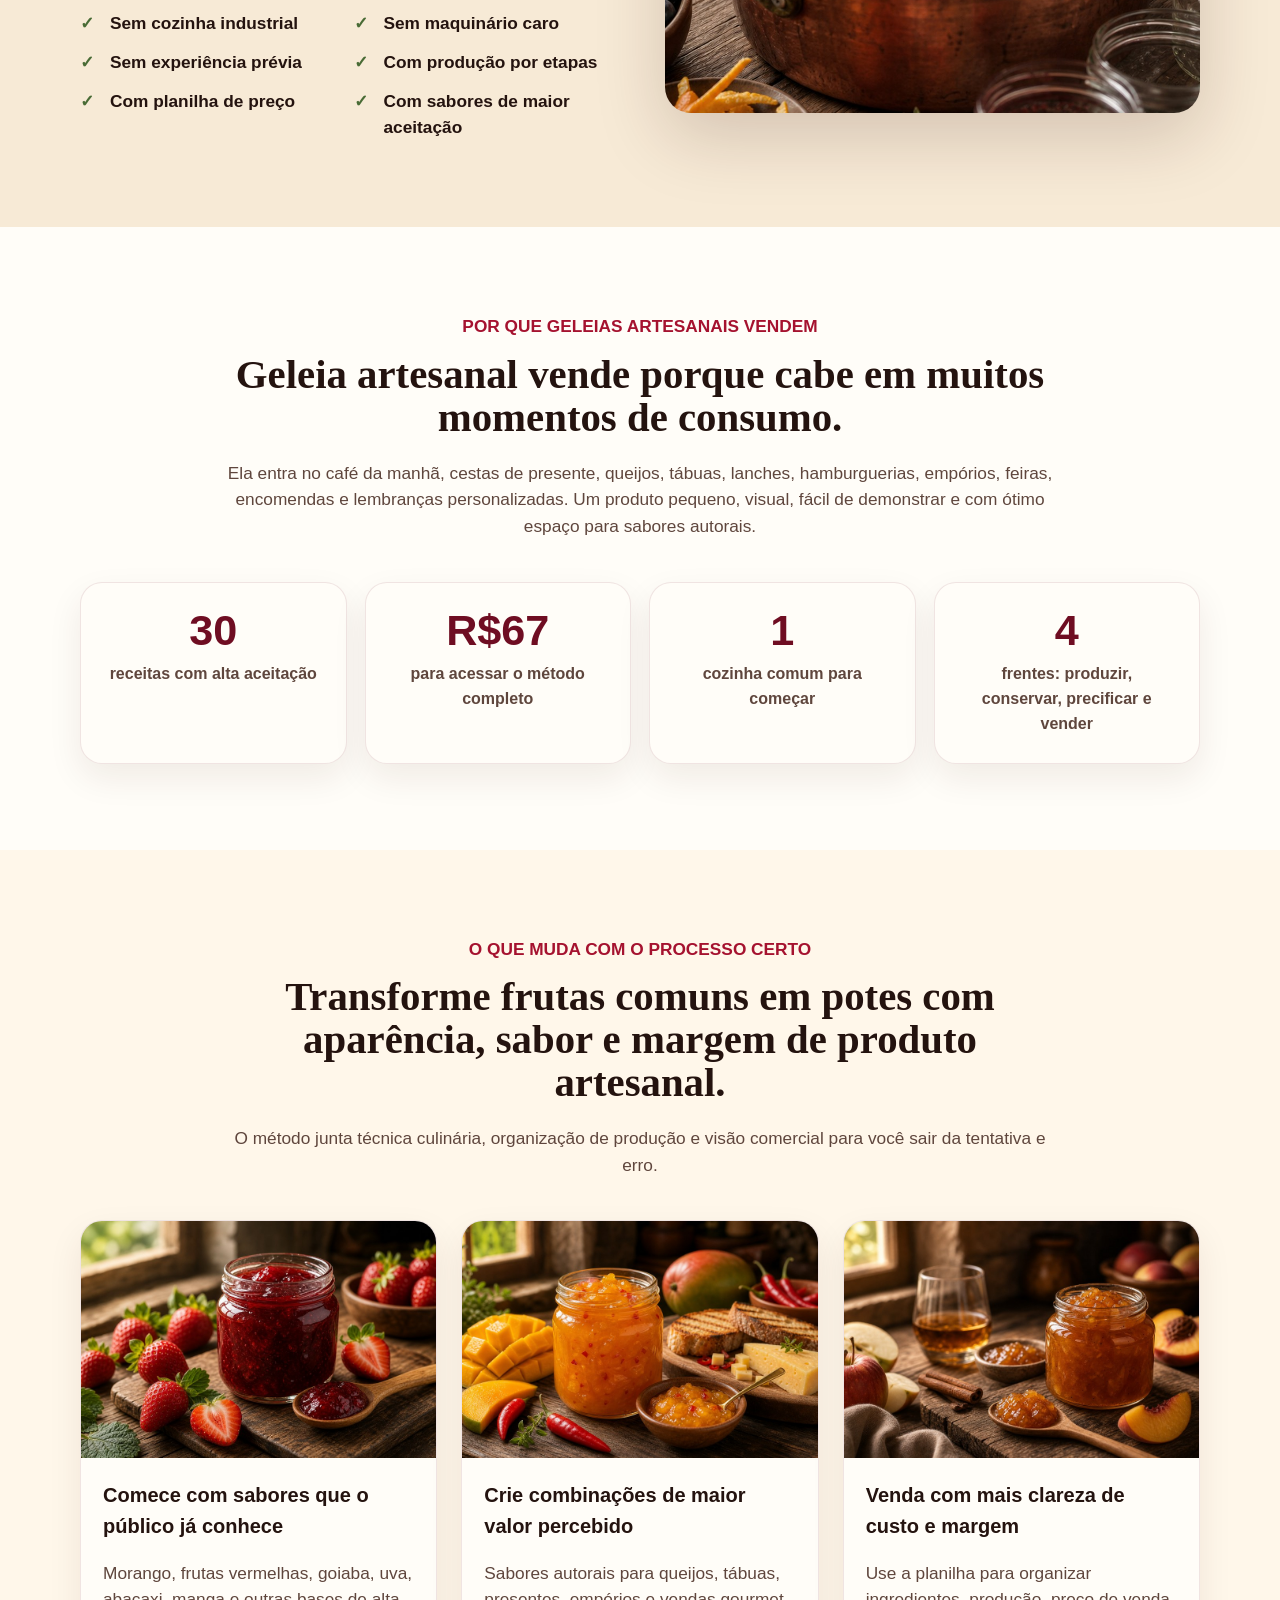
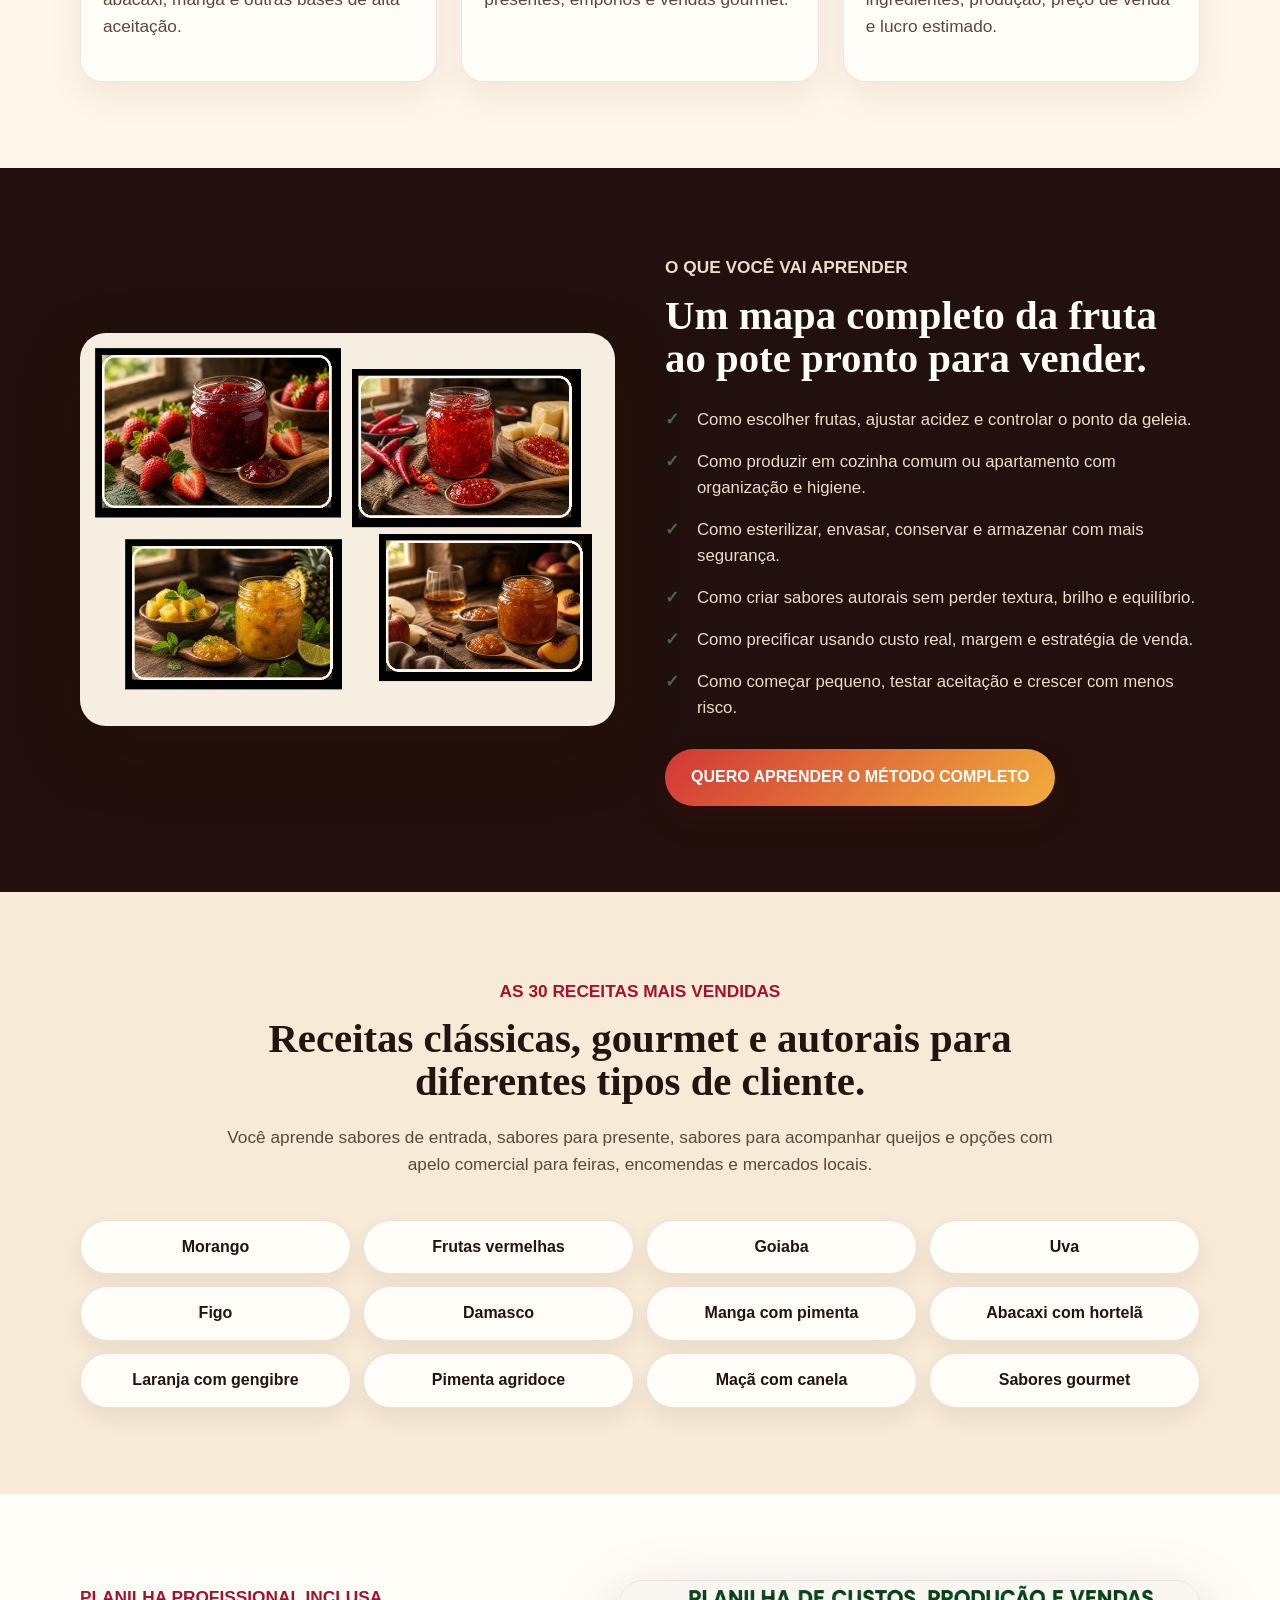
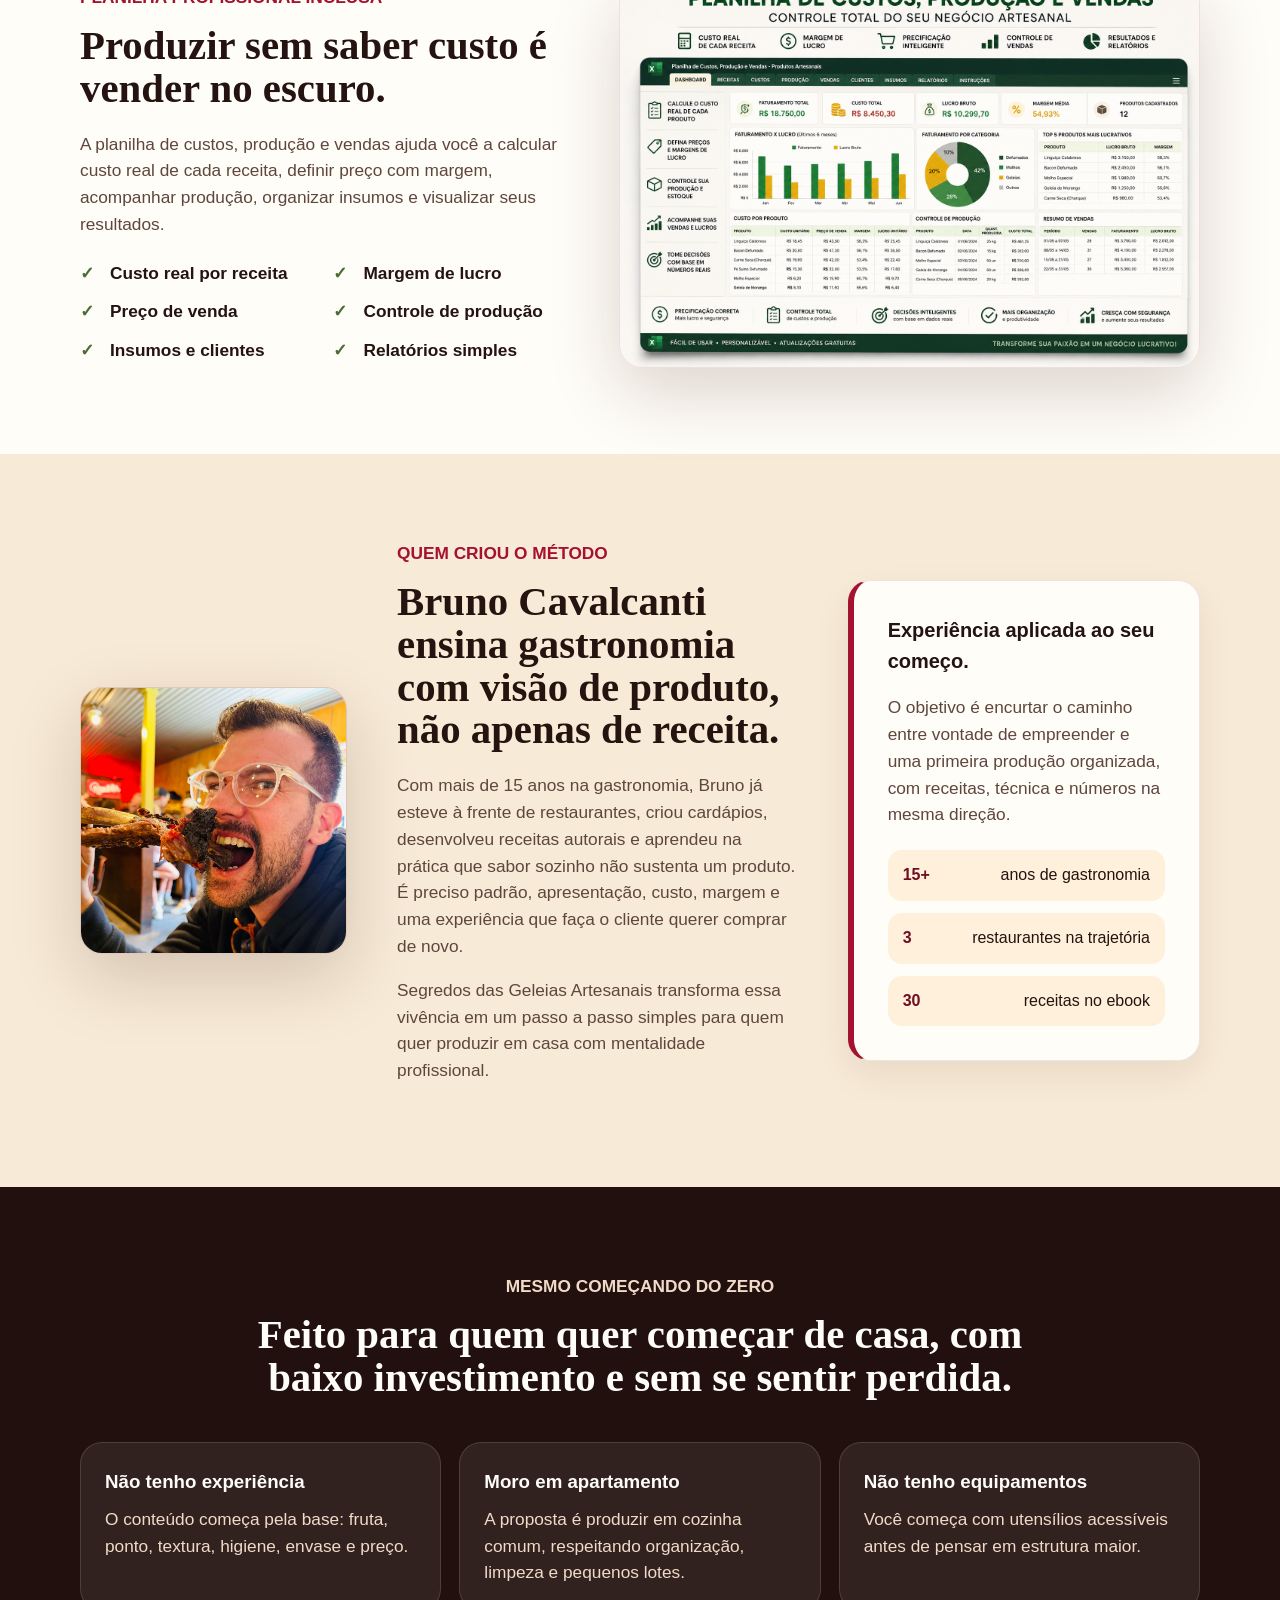
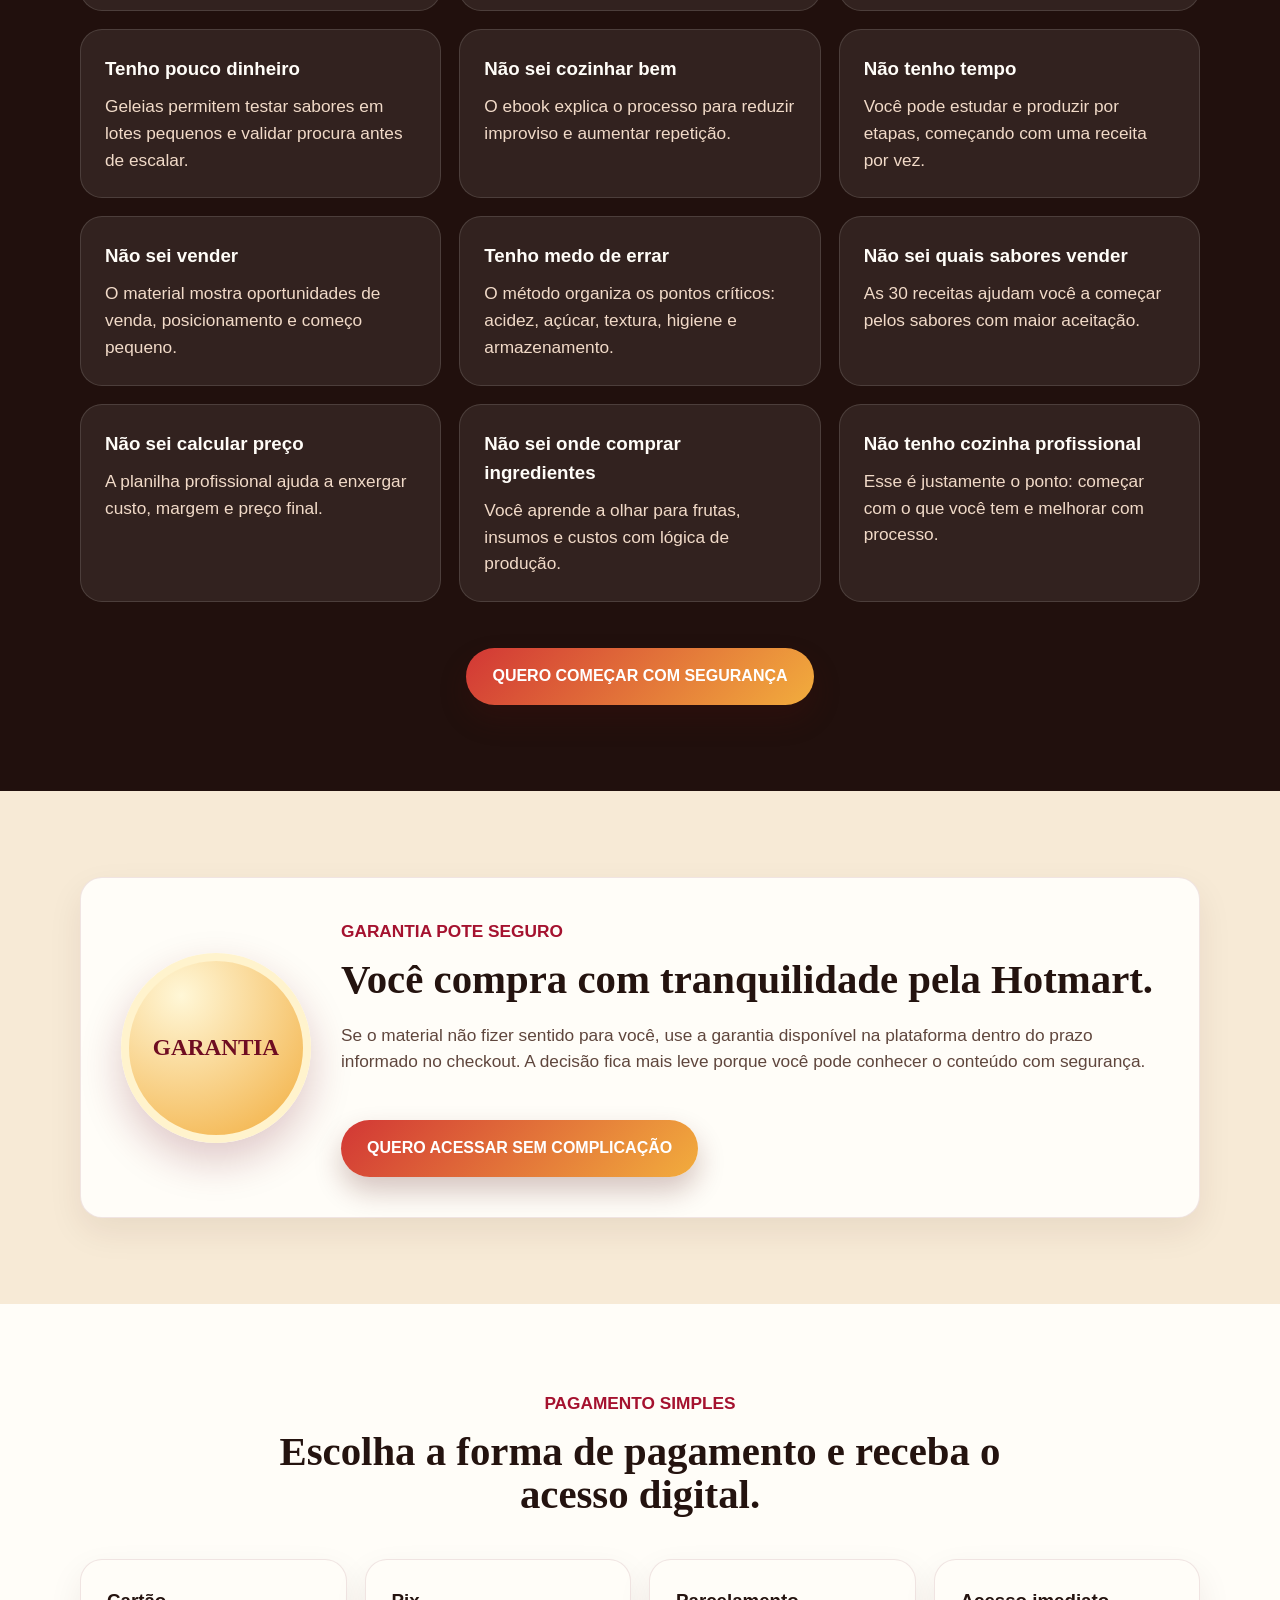
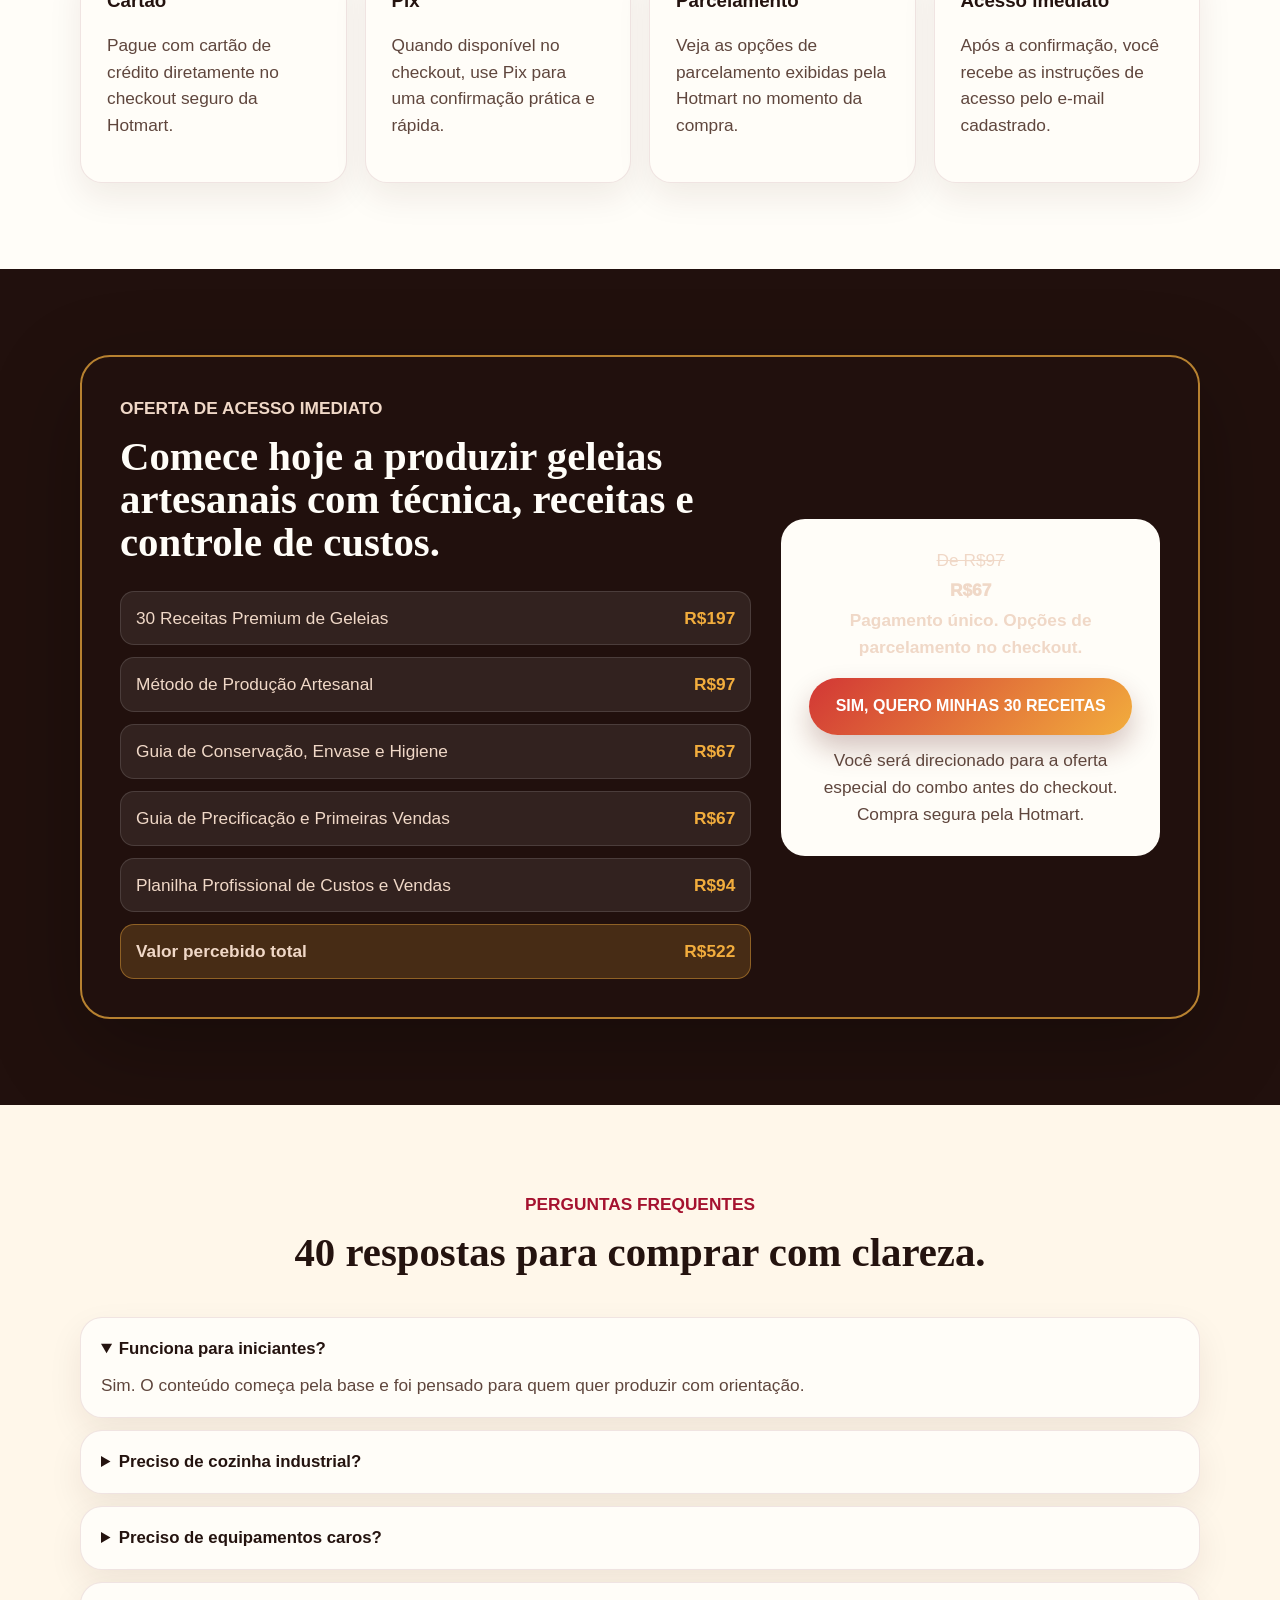
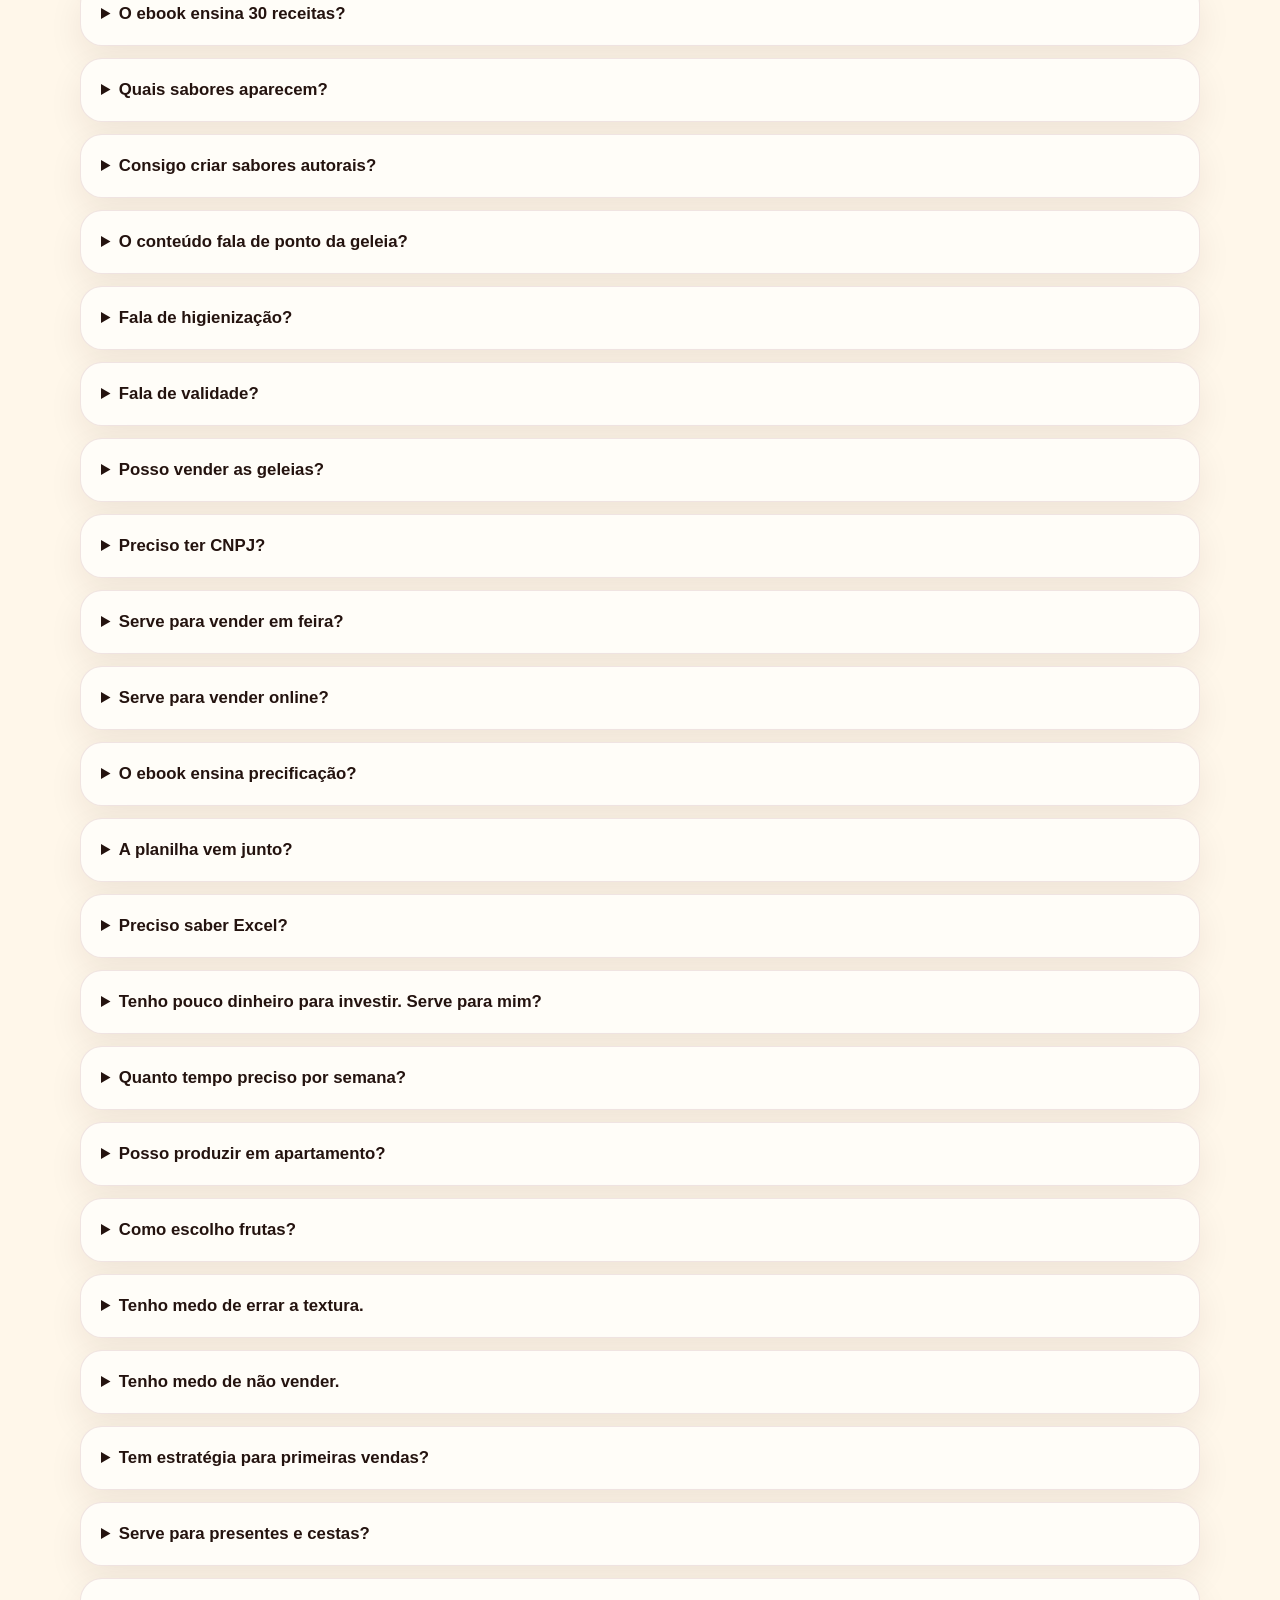
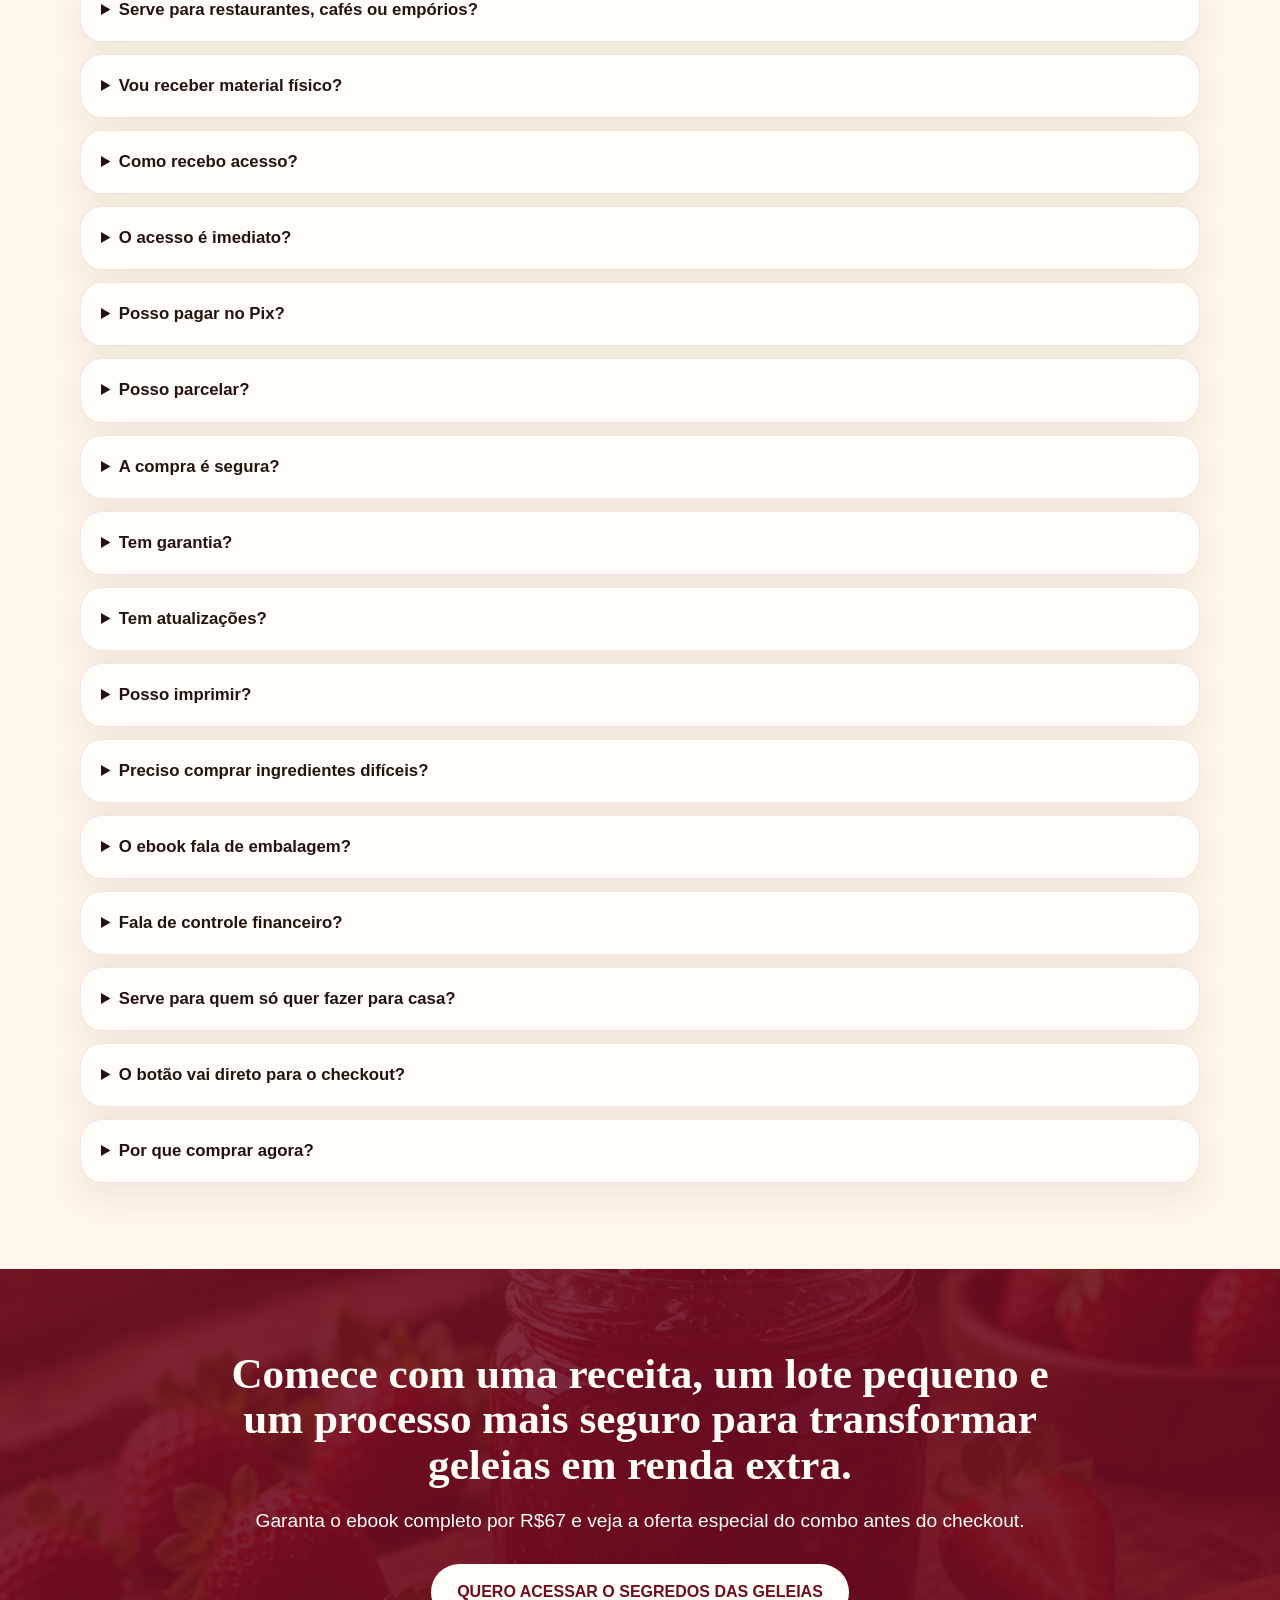
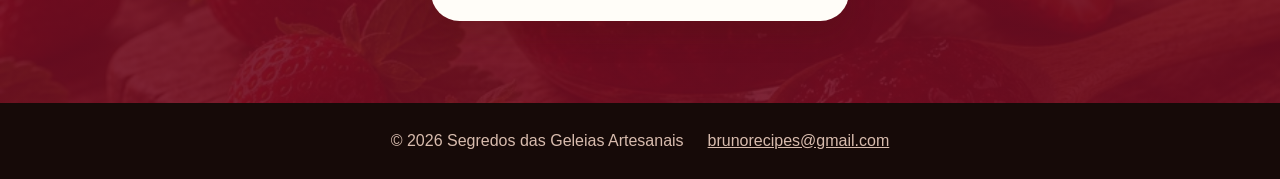
==== commit 52c0b358: "Add Bruno photo to geleias authority section" ====
--- a/index.html
+++ b/index.html
@@ -205,6 +205,7 @@
 
     <section class="section author">
       <div class="container author__grid">
+        <img class="author__photo" src="assets/bruno-cavalcanti.jpg" alt="Bruno Cavalcanti">
         <div>
           <p class="eyebrow dark">Quem criou o método</p>
           <h2>Bruno Cavalcanti ensina gastronomia com visão de produto, não apenas de receita.</h2>
--- a/styles.css
+++ b/styles.css
@@ -512,6 +512,19 @@
 
 .author {
   background: var(--cream-2);
+}
+
+.author__grid {
+  grid-template-columns: 0.72fr 1.08fr 0.95fr;
+}
+
+.author__photo {
+  aspect-ratio: 1;
+  border: 1px solid rgba(111, 13, 34, 0.16);
+  border-radius: 22px;
+  box-shadow: var(--shadow);
+  object-fit: cover;
+  width: 100%;
 }
 
 .author__panel {
